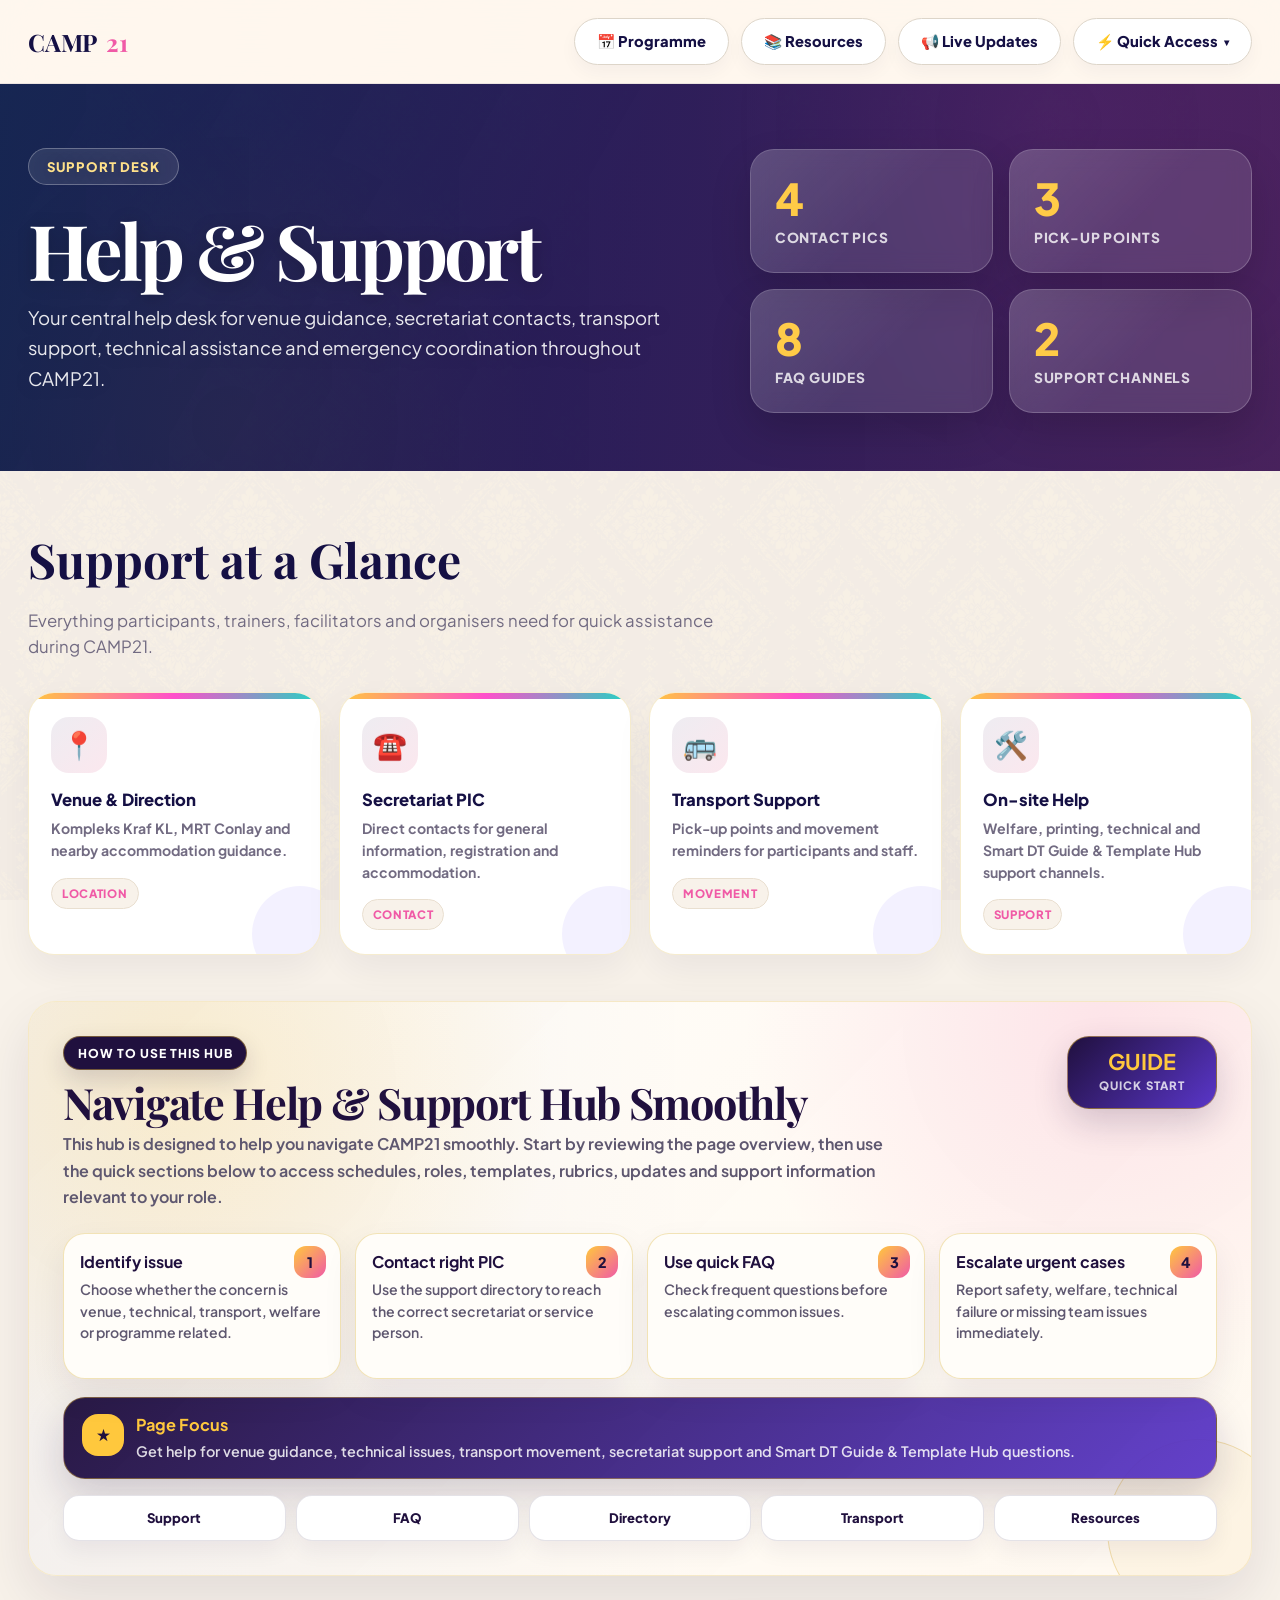
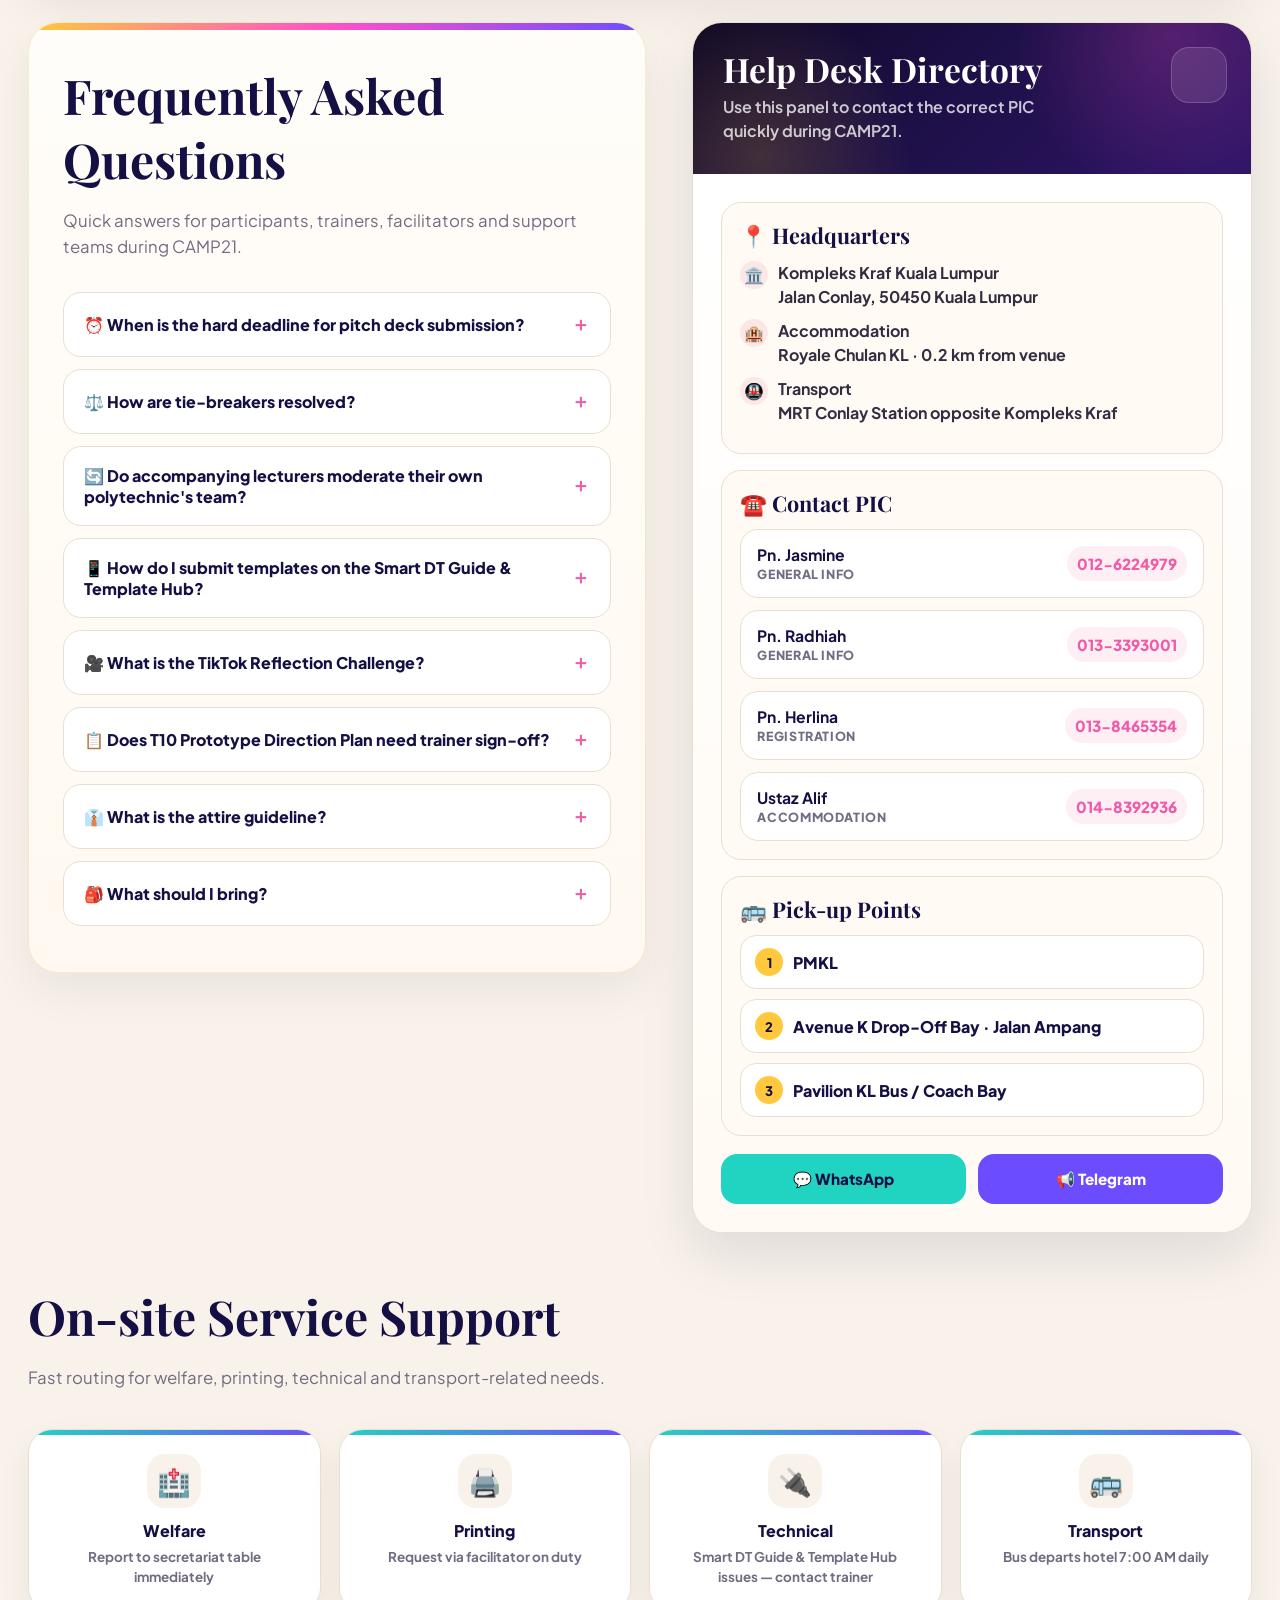
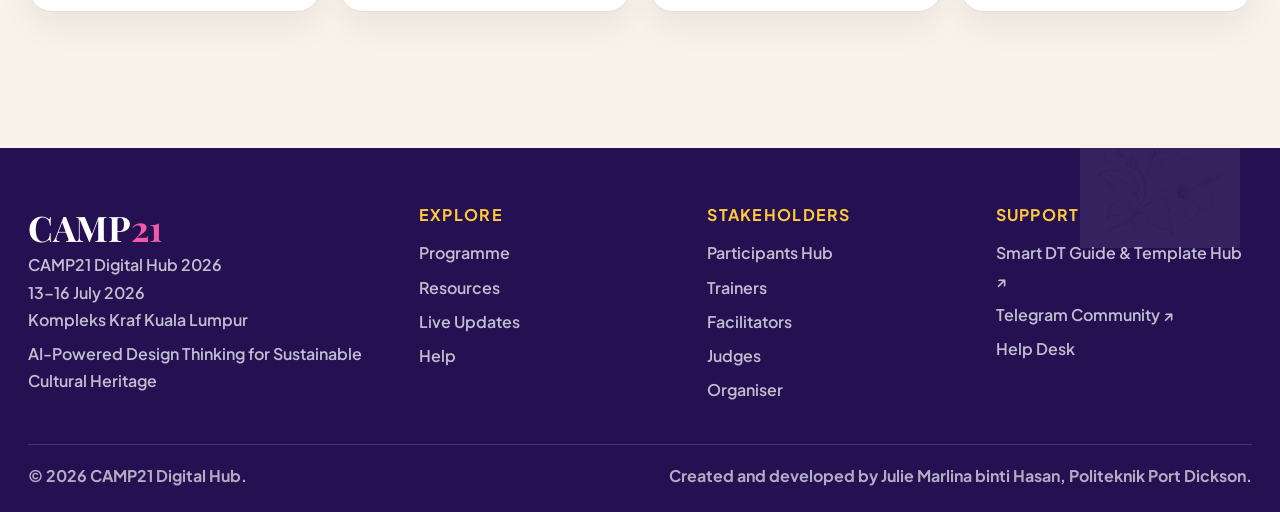
==== pages/contacts.html @ c9ff439d "Apply brand font, palette, wording and footer consistency fixes - Replace Cormorant Garamond with Pl" ====
<!DOCTYPE html>
<html lang="en">
<head>
<meta charset="UTF-8"/>
<meta name="viewport" content="width=device-width,initial-scale=1.0"/>
<title>CAMP21 Help & Support</title>
<link rel="preconnect" href="https://fonts.googleapis.com">
<link rel="preconnect" href="https://fonts.gstatic.com" crossorigin>
<link href="https://fonts.googleapis.com/css2?family=Playfair+Display:wght@600;700&family=Plus+Jakarta+Sans:wght@400;500;700;800;900&display=swap" rel="stylesheet">
<style>
:root{--ink:#151044;--indigo:#251052;--cream:#F8F2EA;--paper:#fffdf9;--muted:#726b82;--line:#e9dfd0;--gold:#FFC83D;--pink:#FF4FCB;--teal:#21D4C2;--violet:#6B4DFF;--rose:#F05AA6;--font-serif:'Playfair Display',serif;--font-sans:'Plus Jakarta Sans',sans-serif}
*{box-sizing:border-box}html{scroll-behavior:smooth}body{margin:0;background:var(--cream);color:var(--ink);font-family:var(--font-sans)}a{text-decoration:none;color:inherit}
.topbar{position:sticky;top:0;z-index:50;background:rgba(255,248,239,.92);backdrop-filter:blur(18px);border-bottom:1px solid rgba(21,16,68,.08)}.topbar-inner{max-width:1440px;margin:auto;display:flex;align-items:center;justify-content:space-between;gap:24px;padding:18px 28px}.brand{display:flex;align-items:center;gap:.55rem;font-family:var(--font-serif);font-weight:700;font-size:1.5rem;color:var(--ink);letter-spacing:-.01em}.brand span{color:#F05AA6}.brand-icon{width:46px;height:46px;border-radius:50%;object-fit:contain}.nav-actions{display:flex;gap:12px;align-items:center;flex-wrap:wrap;justify-content:flex-end}.nav-pill{border:1px solid #ddd5c9;background:#fff;border-radius:999px;padding:13px 22px;font-weight:900;box-shadow:0 8px 18px rgba(21,16,68,.04);font-size:.92rem;cursor:pointer}.nav-pill:hover{border-color:var(--violet)}.nav-pill.primary{background:var(--violet);color:#fff;border-color:var(--violet)}.app-pill{border-color:var(--teal);color:var(--ink)}.app-pill:hover{background:var(--teal);color:#fff}
.quick-access{position:relative}.qa-trigger{cursor:pointer;user-select:none;display:flex;align-items:center;gap:6px}.qa-chev{transition:.25s;display:inline-block;font-size:.7em}.quick-access[open] .qa-chev{transform:rotate(180deg)}.qa-dropdown{position:absolute;top:calc(100% + 10px);left:0;min-width:260px;background:#fff;border:1px solid var(--line);border-radius:20px;box-shadow:0 24px 56px rgba(21,16,68,.14);padding:8px 0;z-index:60;animation:qaIn .18s ease}.qa-group{padding:10px 8px}.qa-label{display:block;font-size:.68rem;font-weight:900;color:var(--muted);text-transform:uppercase;letter-spacing:.12em;padding:6px 16px 8px}.qa-link{display:flex;align-items:center;gap:10px;padding:11px 16px;border-radius:12px;font-weight:700;font-size:.92rem;color:var(--ink);transition:background .15s}.qa-link:hover{background:rgba(109,70,238,.07);color:var(--violet)}@keyframes qaIn{from{opacity:0;transform:translateY(-6px)}to{opacity:1;transform:translateY(0)}}
.hero{background:radial-gradient(circle at 82% 10%,rgba(255,79,203,.20),transparent 32%),radial-gradient(circle at 18% 88%,rgba(255,200,61,.14),transparent 28%),linear-gradient(120deg,rgba(24,61,112,.82),rgba(37,16,82,.78) 45%,rgba(59,18,76,.78)),url('../assets/images/hero-contacts.jpg') center/cover;color:#fff;padding:64px 28px 58px;position:relative;overflow:hidden}.hero:after{content:"";position:absolute;inset:auto -10% -42% -10%;height:55%;background:radial-gradient(ellipse at center,rgba(255,200,61,.11),transparent 62%);pointer-events:none}.hero-inner{max-width:1440px;margin:auto;position:relative;z-index:1}.hero-grid{display:grid;grid-template-columns:1.2fr .9fr;gap:52px;align-items:center}.hero-copy{min-width:0}.hero-insights{display:grid;grid-template-columns:1fr 1fr;gap:16px}.insight-card{background:rgba(255,255,255,.12);border:1px solid rgba(255,255,255,.20);border-radius:24px;padding:26px 24px;backdrop-filter:blur(10px);box-shadow:0 20px 44px rgba(21,16,68,.18);position:relative;overflow:hidden}.insight-card:before{content:"";position:absolute;inset:0;background:linear-gradient(135deg,rgba(255,255,255,.10),transparent 55%);pointer-events:none}.insight-card .num{display:block;color:var(--gold);font-size:2.75rem;line-height:1;font-weight:900;letter-spacing:-.04em}.insight-card .label{display:block;margin-top:9px;text-transform:uppercase;letter-spacing:.06em;font-size:.86rem;font-weight:900;color:rgba(255,255,255,.80)}.eyebrow{display:inline-flex;border:1px solid rgba(241,191,50,.6);background:rgba(241,191,50,.13);color:#ffe18a;border-radius:999px;padding:9px 18px;font-weight:900;letter-spacing:.08em;text-transform:uppercase;font-size:.82rem}.hero h1{font-family:var(--font-serif);font-size:clamp(3.4rem,6vw,5.4rem);line-height:.9;margin:30px 0 18px;letter-spacing:-.05em}.hero p{font-size:1.16rem;line-height:1.65;color:rgba(255,255,255,.80);max-width:720px}
.wrap{max-width:1440px;margin:auto;padding:56px 28px 88px}.section-head{margin-bottom:2rem}.section-head h2{font-family:var(--font-serif);font-size:clamp(2rem,4vw,3rem);margin:0 0 .5rem;color:var(--ink)}.section-head p{color:var(--muted);font-size:1.05rem;line-height:1.55;max-width:720px}

.support-overview{display:grid;grid-template-columns:repeat(4,1fr);gap:18px;margin-bottom:38px}.support-card{background:#fff;border:1px solid var(--line);border-radius:26px;padding:24px 22px;box-shadow:0 16px 38px rgba(21,16,68,.06);position:relative;overflow:hidden;min-height:190px}.support-card:before{content:"";position:absolute;inset:0 0 auto 0;height:6px;background:linear-gradient(90deg,var(--gold),var(--pink),var(--teal))}.support-card:after{content:"";position:absolute;right:-28px;bottom:-28px;width:96px;height:96px;border-radius:999px;background:rgba(107,77,255,.08)}.support-card .icon{width:56px;height:56px;border-radius:18px;background:linear-gradient(135deg,rgba(37,16,82,.08),rgba(226,60,116,.12));display:grid;place-items:center;font-size:1.7rem;margin-bottom:16px}.support-card h3{font-size:1.04rem;margin:0 0 8px;font-weight:900;color:var(--ink)}.support-card p{margin:0;color:var(--muted);font-weight:700;line-height:1.55;font-size:.88rem}.support-card .mini-label{display:inline-flex;margin-top:16px;border-radius:999px;background:#F8F2EA;border:1px solid var(--line);padding:7px 10px;color:var(--rose);font-size:.72rem;font-weight:900;letter-spacing:.06em;text-transform:uppercase}

.help-layout{display:grid;grid-template-columns:minmax(0,1.05fr) minmax(390px,.95fr);gap:46px;align-items:start}
.faq-panel{background:linear-gradient(180deg,#fffdf9,#fff9f1);border:1px solid var(--line);border-radius:30px;padding:34px;box-shadow:0 18px 46px rgba(21,16,68,.06);position:relative;overflow:hidden}.faq-panel:before{content:"";position:absolute;top:0;left:0;right:0;height:7px;background:linear-gradient(90deg,var(--gold),var(--pink),var(--violet))}.faq-panel .section-head{margin-top:6px}
.faq-item{border:1px solid var(--line);border-radius:18px;background:#fff;margin-bottom:12px;overflow:hidden}.faq-item summary{list-style:none;cursor:pointer;display:flex;justify-content:space-between;align-items:center;font-weight:900;font-size:1rem;gap:12px;padding:18px 20px}.faq-item summary::-webkit-details-marker{display:none}.faq-item summary .faq-chev{transition:.25s;font-size:1.2rem;color:var(--rose)}.faq-item[open] .faq-chev{transform:rotate(45deg)}.faq-answer{border-top:1px solid var(--line);background:#fffaf3;margin:0;color:#4e485d;font-weight:650;line-height:1.65;font-size:.93rem;padding:16px 20px}

.contact-aside{background:#fff;border:1px solid var(--line);border-radius:30px;padding:0;box-shadow:0 22px 54px rgba(21,16,68,.10);overflow:hidden;position:sticky;top:108px}.contact-aside-header{background:radial-gradient(circle at 86% 10%,rgba(255,79,203,.22),transparent 32%),radial-gradient(circle at 12% 88%,rgba(255,200,61,.18),transparent 30%),linear-gradient(135deg,#100824 0%,#1c0f45 42%,#2f1568 100%);color:#fff;padding:30px;position:relative}.contact-aside-header:after{content:"";position:absolute;right:24px;top:24px;width:54px;height:54px;border-radius:18px;border:1px solid rgba(255,255,255,.18);background:rgba(255,255,255,.10)}.contact-aside-header h3{font-family:var(--font-serif);font-size:2.1rem;line-height:1;margin:0 0 8px}.contact-aside-header p{margin:0;color:rgba(255,255,255,.76);font-weight:650;line-height:1.55;max-width:360px}.contact-aside-body{padding:28px;background:linear-gradient(180deg,#fff,#fffaf3)}.info-block{background:#fffaf3;border:1px solid var(--line);border-radius:20px;padding:18px;margin-bottom:16px}.info-block h4{font-family:var(--font-serif);font-size:1.35rem;margin:0 0 12px;color:var(--ink)}.info-block p{color:#332d42;font-weight:700;line-height:1.65;margin:0 0 10px}.info-line{display:flex;gap:10px;align-items:flex-start;margin:10px 0;color:#332d42;font-weight:700;line-height:1.5}.info-line .mini-icon{width:28px;height:28px;border-radius:999px;background:rgba(226,60,116,.10);display:grid;place-items:center;flex:0 0 28px}

.pic-grid{display:grid;gap:12px}.pic-card{border:1px solid var(--line);border-radius:18px;background:#fff;padding:15px 16px;display:grid;grid-template-columns:1fr auto;gap:12px;align-items:center}.pic-card strong{display:block;font-size:.98rem;color:var(--ink)}.pic-card .role{display:block;color:var(--muted);font-size:.78rem;font-weight:800;text-transform:uppercase;letter-spacing:.05em;margin-top:2px}.pic-card a{font-weight:900;color:var(--rose);font-size:.95rem}.pic-card .phone-pill{background:rgba(226,60,116,.08);border-radius:999px;padding:8px 10px;white-space:nowrap}

.pickup-list{display:grid;gap:10px}.pickup-item{display:flex;gap:10px;align-items:center;background:#fff;border:1px solid var(--line);border-radius:16px;padding:12px 14px;font-weight:800;color:var(--ink)}.pickup-item .num{background:var(--gold);color:var(--ink);width:28px;height:28px;border-radius:999px;display:grid;place-items:center;font-size:.82rem;font-weight:900}

.action-row{display:grid;grid-template-columns:1fr 1fr;gap:12px;margin-top:18px}.action-btn{display:flex;align-items:center;justify-content:center;text-align:center;font-weight:900;border-radius:16px;padding:15px 12px;font-size:.95rem;text-decoration:none}.wa-btn{background:var(--teal);color:var(--ink)}.tg-btn{background:var(--violet);color:#fff}
.quick-contacts{display:grid;grid-template-columns:repeat(4,1fr);gap:18px;margin-top:38px}.qc-card{background:#fff;border:1px solid var(--line);border-radius:24px;padding:24px;text-align:center;box-shadow:0 14px 34px rgba(21,16,68,.06);position:relative;overflow:hidden}.qc-card:before{content:"";position:absolute;top:0;left:0;right:0;height:5px;background:linear-gradient(90deg,var(--teal),var(--violet))}.qc-card .qc-icon{width:54px;height:54px;margin:0 auto 12px;border-radius:18px;background:#F8F2EA;display:grid;place-items:center;font-size:1.7rem}.qc-card h4{margin:0 0 6px;font-size:1rem;font-weight:900}.qc-card p{margin:0;color:var(--muted);font-weight:700;font-size:.84rem;line-height:1.5}
.camp-footer{background:#251052;color:#fff;margin-top:48px;padding:56px 28px 26px}.footer-inner{max-width:1440px;margin:auto}.footer-grid{display:grid;grid-template-columns:1.4fr 1fr 1fr 1fr;gap:32px}.footer-brand{font-family:var(--font-serif);font-size:2.2rem;font-weight:700}.footer-brand span{color:#F05AA6}.footer-col h4{color:var(--gold);margin:0 0 14px;font-size:1rem;text-transform:uppercase;letter-spacing:.08em}.footer-col p,.footer-col a{display:block;color:rgba(255,255,255,.72);line-height:1.7;font-weight:600;margin:0 0 7px}.footer-bottom{border-top:1px solid rgba(255,255,255,.14);margin-top:34px;padding-top:20px;display:flex;justify-content:space-between;gap:16px;flex-wrap:wrap;color:rgba(255,255,255,.65);font-weight:700}
@media(max-width:980px){.help-layout{grid-template-columns:1fr}.contact-aside{position:static}.support-overview,.quick-contacts{grid-template-columns:1fr 1fr}.hero-grid{grid-template-columns:1fr}.hero-insights{max-width:680px}.nav-actions{width:100%;justify-content:flex-start;gap:8px}.topbar-inner{align-items:flex-start;flex-direction:column;gap:14px}.footer-grid{grid-template-columns:1fr 1fr}.hero h1{font-size:3.6rem}.qa-dropdown{left:-8px;right:-8px;min-width:auto}}
@media(max-width:560px){.footer-grid,.quick-contacts,.hero-insights,.support-overview,.action-row{grid-template-columns:1fr}.hero,.wrap{padding-left:18px;padding-right:18px}.brand-icon{width:38px;height:38px}.hero h1{font-size:3rem}.topbar-inner{padding:14px 18px}.nav-pill{padding:10px 16px;font-size:.82rem}.qa-dropdown{position:fixed;left:12px;right:12px;top:auto;border-radius:18px}.faq-panel{padding:22px}.pic-card{grid-template-columns:1fr}.pic-card .phone-pill{width:fit-content}}
@media print{.topbar,.nav-actions,.quick-access{display:none}.hero{background:#fff!important;color:#111!important}.camp-footer{display:none}body{background:#fff}}

/* Heritage Decor */
body::before{content:'';position:fixed;inset:0;z-index:-1;background:url('../assets/decors/songket-pattern.png') repeat center/400px;opacity:.025;pointer-events:none}
.hero::after{content:'';position:absolute;top:0;right:0;width:220px;height:220px;background:url('../assets/decors/batik-corner-gold.png') no-repeat top right/contain;opacity:.15;pointer-events:none}
.hero{position:relative;overflow:hidden}
.gold-divider{display:block;width:min(400px,60%);height:auto;margin:0 auto;opacity:.5}
.camp-footer::before{content:'';position:absolute;top:-60px;right:40px;width:160px;height:160px;background:url('../assets/decors/hibiscus-line-art.png') no-repeat center/contain;opacity:.08;pointer-events:none}
.camp-footer{position:relative;overflow:hidden}
@media(max-width:768px){body::before{background-size:250px}.hero::after{width:140px;height:140px;opacity:.1}}


/* === CAMP21 Hub Upgrade: How to Use This Hub + premium borders === */
.hub-use-guide{position:relative;margin:clamp(24px,4vw,46px) 0;padding:clamp(22px,3vw,34px);border-radius:28px;background:linear-gradient(135deg,rgba(255,253,249,.98),rgba(255,248,239,.96));border:1px solid rgba(217,175,55,.42);box-shadow:0 22px 55px rgba(32,16,62,.10);overflow:hidden;isolation:isolate}
.hub-use-guide:before{content:"";position:absolute;inset:0;background:radial-gradient(circle at 12% 15%,rgba(255,200,61,.20),transparent 32%),radial-gradient(circle at 88% 5%,rgba(240,90,166,.14),transparent 30%),linear-gradient(90deg,rgba(32,16,62,.05),transparent 55%);z-index:-1}
.hub-use-guide:after{content:"";position:absolute;right:-38px;bottom:-46px;width:180px;height:180px;border-radius:50%;border:1px solid rgba(217,175,55,.35);background:rgba(217,175,55,.07);z-index:-1}
.hub-guide-head{display:flex;justify-content:space-between;gap:18px;align-items:flex-start;margin-bottom:22px}
.hub-guide-kicker{display:inline-flex;align-items:center;gap:8px;background:#20103E;color:#fff;border:1px solid rgba(217,175,55,.45);border-radius:999px;padding:8px 14px;font-size:.76rem;font-weight:900;letter-spacing:.08em;text-transform:uppercase;box-shadow:0 10px 24px rgba(32,16,62,.16)}
.hub-guide-head h2{margin:12px 0 8px;font-family:var(--font-serif,'Playfair Display',serif);font-size:clamp(1.9rem,3.5vw,2.7rem);line-height:.95;color:#20103E;letter-spacing:-.03em}
.hub-guide-head p{max-width:820px;margin:0;color:#5f5870;font-weight:650;line-height:1.65}
.hub-guide-badge{flex:0 0 auto;background:linear-gradient(135deg,#20103E,#5A36C9);color:#fff;border:1px solid rgba(217,175,55,.55);border-radius:22px;padding:14px 18px;text-align:center;min-width:150px;box-shadow:0 14px 34px rgba(32,16,62,.18)}
.hub-guide-badge b{display:block;color:#FFC83D;font-size:1.35rem;line-height:1}.hub-guide-badge span{font-size:.72rem;font-weight:900;letter-spacing:.09em;text-transform:uppercase;color:rgba(255,255,255,.78)}
.hub-guide-grid{display:grid;grid-template-columns:repeat(4,minmax(0,1fr));gap:14px;margin:18px 0}
.hub-guide-card{position:relative;background:#fffdf9;border:1px solid rgba(217,175,55,.34);border-radius:22px;padding:18px 16px 16px;box-shadow:0 16px 34px rgba(32,16,62,.08);min-height:146px;overflow:hidden}
.hub-guide-card:before{content:attr(data-step);position:absolute;right:14px;top:12px;width:32px;height:32px;border-radius:12px;background:linear-gradient(135deg,#FFC83D,#F05AA6);display:grid;place-items:center;color:#20103E;font-weight:1000;font-size:.9rem}
.hub-guide-card h3{margin:0 42px 8px 0;color:#20103E;font-size:1rem;line-height:1.2}.hub-guide-card p{margin:0;color:#5f5870;font-size:.88rem;line-height:1.55;font-weight:600}
.hub-guide-focus{display:flex;gap:12px;align-items:flex-start;margin-top:18px;padding:16px 18px;border-radius:22px;background:linear-gradient(135deg,rgba(32,16,62,.96),rgba(90,54,201,.94));color:#fff;border:1px solid rgba(217,175,55,.46);box-shadow:0 18px 38px rgba(32,16,62,.18)}
.hub-guide-focus .focus-icon{width:42px;height:42px;border-radius:16px;display:grid;place-items:center;background:#FFC83D;color:#20103E;font-weight:1000;flex:0 0 auto}.hub-guide-focus h3{margin:0 0 5px;color:#FFC83D;font-size:1.02rem}.hub-guide-focus p{margin:0;color:rgba(255,255,255,.84);line-height:1.55;font-weight:600;font-size:.9rem}
.hub-quick-map{display:grid;grid-template-columns:repeat(5,minmax(0,1fr));gap:10px;margin-top:16px}.hub-quick-map a,.hub-quick-map span{display:flex;align-items:center;justify-content:center;min-height:46px;text-align:center;border-radius:16px;background:#fff;border:1px solid rgba(32,16,62,.12);color:#20103E;font-weight:900;font-size:.82rem;box-shadow:0 10px 22px rgba(32,16,62,.06)}
:where(.card,.doc-card,.judge-card,.support-card,.control-card,.action-card,.trainer-action-card,.fac-action-card,.programme-action-card,.fac-intro-card,.fac-stat-card,.phase-card,.resource-card,.faq-panel,.help-card,.panel,.fac-section,.rubric-card,.step-card,.timeline-card,.info-card,.stat-card,.hero-stat,.insight-card){border:1px solid rgba(217,175,55,.30)!important}
main img:not(.gold-divider):not(.brand-icon),section img:not(.gold-divider):not(.brand-icon){border-radius:22px;border:1px solid rgba(217,175,55,.36);box-shadow:0 18px 45px rgba(32,16,62,.10)}
.gold-divider{filter:drop-shadow(0 8px 18px rgba(217,175,55,.20))}
@media(max-width:980px){.hub-guide-head{flex-direction:column}.hub-guide-grid{grid-template-columns:repeat(2,minmax(0,1fr))}.hub-quick-map{grid-template-columns:repeat(2,minmax(0,1fr))}}
@media(max-width:620px){.hub-use-guide{padding:20px 16px;border-radius:22px}.hub-guide-grid{grid-template-columns:1fr}.hub-quick-map{grid-template-columns:1fr}.hub-guide-badge{width:100%}}



/* === CAMP21 VISUAL REFRESH: cleaner heroes, no decorative divider borders === */
.gold-divider{display:none !important}
.hero{position:relative !important;overflow:hidden !important;background-position:center center !important;background-size:cover !important}
.hero::after{display:none !important}
.hero::before{content:'';position:absolute;inset:0;background:linear-gradient(90deg,rgba(9,20,66,.76) 0%,rgba(28,16,78,.72) 48%,rgba(58,18,84,.68) 100%);z-index:0;pointer-events:none}
.hero > *, .hero .hero-inner, .hero .wrap, .hero .wide, .hero .stats, .hero .fac-hero-stats{position:relative;z-index:1}
.hero h1,.hero h2,.hero p,.hero .eyebrow,.hero .hero-badge,.hero .hero-kicker{text-shadow:0 2px 18px rgba(0,0,0,.22)}
.hero p{color:rgba(255,255,255,.90)!important}
.hero .eyebrow,.hero .hero-badge{background:rgba(255,255,255,.10)!important;border-color:rgba(255,255,255,.28)!important;color:#ffe18a!important;backdrop-filter:blur(6px)}
.fac-stat-card,.stat-card,.hero-stat,.insight-card{background:rgba(255,255,255,.12)!important;border:1px solid rgba(255,255,255,.22)!important;box-shadow:0 18px 40px rgba(0,0,0,.16)!important}
.fac-stat-card span,.stat-card span,.hero-stat span{color:rgba(255,255,255,.86)!important}
main img:not(.brand-icon),section img:not(.brand-icon){border:none!important;box-shadow:0 14px 30px rgba(32,16,62,.10)!important;background:transparent!important}
.hub-use-guide,:where(.card,.doc-card,.judge-card,.support-card,.control-card,.action-card,.trainer-action-card,.fac-action-card,.programme-action-card,.phase-card,.resource-card,.faq-panel,.help-card,.panel,.fac-section,.rubric-card,.step-card,.timeline-card,.info-card){border-color:rgba(217,175,55,.24)!important}


/* === CAMP21 BRAND ROSE ALIGNMENT ===
   Match header and footer CAMP 21 brand number with homepage rose.
   Bright pink variable remains for phase colours only. */
.topbar .brand span,
header .brand span,
.footer-brand span,
.footer-brand .brand span,
.camp-footer .brand span { color: #F05AA6 !important; }

</style>
</head>
<body>

<header class="topbar">
  <div class="topbar-inner">
    <a class="brand" href="../index.html"><img src="../assets/logos/logo-camp21.png" alt="CAMP21 logo" class="brand-icon" onerror="this.style.display='none'">CAMP<span>21</span></a>
    <nav class="nav-actions" aria-label="Primary">
      <a class="nav-pill" href="programme.html">📅 Programme</a>
      <a class="nav-pill" href="resources.html">📚 Resources</a>
      <a class="nav-pill" href="updates.html">📢 Live Updates</a>
      <details class="quick-access">
        <summary class="nav-pill qa-trigger">⚡ Quick Access <span class="qa-chev">▾</span></summary>
        <div class="qa-dropdown">
          <div class="qa-group">
            <span class="qa-label">Role & Operations</span>
            <a class="qa-link" href="participants.html">👥 Participants</a>
            <a class="qa-link" href="trainers.html">🧑‍🏫 Trainers</a>
            <a class="qa-link" href="facilitators.html">🤝 Facilitators</a>
            <a class="qa-link" href="judges.html">⚖️ Judges</a>
            <a class="qa-link" href="organiser.html">🗂️ Organiser</a>
            <a class="qa-link" href="registration.html">📋 Registration</a>
            <a class="qa-link" href="scan.html">🎥 Scan / QR</a>
            <a class="qa-link" href="contacts.html">📞 Help Desk</a>
          </div>
        </div>
      </details>
    </nav>
  </div>
</header>

<section class="hero"><div class="hero-inner">
  <div class="hero-grid">
    <div class="hero-copy">
      <span class="eyebrow">Support Desk</span>
      <h1>Help & Support</h1>
      <p>Your central help desk for venue guidance, secretariat contacts, transport support, technical assistance and emergency coordination throughout CAMP21.</p>
    </div>
    <div class="hero-insights" aria-label="Help desk insights">
      <div class="insight-card"><span class="num">4</span><span class="label">Contact PICs</span></div>
      <div class="insight-card"><span class="num">3</span><span class="label">Pick-up Points</span></div>
      <div class="insight-card"><span class="num">8</span><span class="label">FAQ Guides</span></div>
      <div class="insight-card"><span class="num">2</span><span class="label">Support Channels</span></div>
    </div>
  </div>
</div></section>
<img src="../assets/decors/gold-divider.png" class="gold-divider" alt="" style="display:block;width:min(400px,60%);height:auto;margin:28px auto;opacity:.5">
<main class="wrap">
<section id="support-at-a-glance">
  <div class="section-head"><h2>Support at a Glance</h2><p>Everything participants, trainers, facilitators and organisers need for quick assistance during CAMP21.</p></div>
  <div class="support-overview" aria-label="Support overview">
    <div class="support-card"><div class="icon">📍</div><h3>Venue & Direction</h3><p>Kompleks Kraf KL, MRT Conlay and nearby accommodation guidance.</p><span class="mini-label">Location</span></div>
    <div class="support-card"><div class="icon">☎️</div><h3>Secretariat PIC</h3><p>Direct contacts for general information, registration and accommodation.</p><span class="mini-label">Contact</span></div>
    <div class="support-card"><div class="icon">🚌</div><h3>Transport Support</h3><p>Pick-up points and movement reminders for participants and staff.</p><span class="mini-label">Movement</span></div>
    <div class="support-card"><div class="icon">🛠️</div><h3>On-site Help</h3><p>Welfare, printing, technical and Smart DT Guide & Template Hub support channels.</p><span class="mini-label">Support</span></div>
  </div>



  <!-- CAMP21 HUB UPGRADE: HOW TO USE THIS HUB -->
  <section class="hub-use-guide" id="how-to-use-this-hub" aria-label="How to use this hub">
    <div class="hub-guide-head">
      <div>
        <span class="hub-guide-kicker">How to Use This Hub</span>
        <h2>Navigate Help & Support Hub Smoothly</h2>
        <p>This hub is designed to help you navigate CAMP21 smoothly. Start by reviewing the page overview, then use the quick sections below to access schedules, roles, templates, rubrics, updates and support information relevant to your role.</p>
      </div>
      <div class="hub-guide-badge"><b>GUIDE</b><span>Quick Start</span></div>
    </div>
    <div class="hub-guide-grid">
      <article class="hub-guide-card" data-step="1"><h3>Identify issue</h3><p>Choose whether the concern is venue, technical, transport, welfare or programme related.</p></article>
<article class="hub-guide-card" data-step="2"><h3>Contact right PIC</h3><p>Use the support directory to reach the correct secretariat or service person.</p></article>
<article class="hub-guide-card" data-step="3"><h3>Use quick FAQ</h3><p>Check frequent questions before escalating common issues.</p></article>
<article class="hub-guide-card" data-step="4"><h3>Escalate urgent cases</h3><p>Report safety, welfare, technical failure or missing team issues immediately.</p></article>
    </div>
    <div class="hub-guide-focus">
      <div class="focus-icon">★</div>
      <div><h3>Page Focus</h3><p>Get help for venue guidance, technical issues, transport movement, secretariat support and Smart DT Guide & Template Hub questions.</p></div>
    </div>
    <div class="hub-quick-map" aria-label="Quick links for this hub">
      <a href="#support-at-a-glance">Support</a>
<a href="#faq">FAQ</a>
<a href="#faq">Directory</a>
<a href="#support-at-a-glance">Transport</a>
<a href="resources.html">Resources</a>
    </div>
  </section>

  <div class="help-layout">
    <div class="faq-panel" id="faq">
      <div class="section-head"><h2>Frequently Asked Questions</h2><p>Quick answers for participants, trainers, facilitators and support teams during CAMP21.</p></div>

      <details class="faq-item"><summary>⏰ When is the hard deadline for pitch deck submission? <span class="faq-chev">＋</span></summary><div class="faq-answer">All final pitch presentations must be completed and trainer-reviewed by Day 3 evening. Pitch duration is 8–10 minutes + 3 minutes Q&A (2 questions max).</div></details>

      <details class="faq-item"><summary>⚖️ How are tie-breakers resolved? <span class="faq-chev">＋</span></summary><div class="faq-answer">Ties are resolved by comparing the Content & Innovative Thinking score (25 raw marks) first, followed by Presentation & Communication (10 raw marks). Chief Judge Dr. Siti Zubaidah binti Ibrahim holds final authority on all judging decisions.</div></details>

      <details class="faq-item"><summary>🔄 Do accompanying lecturers moderate their own polytechnic's team? <span class="faq-chev">＋</span></summary><div class="faq-answer">No. Accompanying lecturers operate as unbiased, rotating facilitators across all 10 teams. They are strictly barred from remaining stationed with groups from their home institution.</div></details>

      <details class="faq-item"><summary>📱 How do I submit templates on the Smart DT Guide & Template Hub? <span class="faq-chev">＋</span></summary><div class="faq-answer">Open the Smart DT Guide & Template Hub, select your team, navigate to the current phase, and complete T01–T13 Smart DT Process Templates and T14 Final Pitching Template. Templates auto-save and sync to the central dashboard. Your trainer can view your progress in real-time.</div></details>

      <details class="faq-item"><summary>🎥 What is the TikTok Reflection Challenge? <span class="faq-chev">＋</span></summary><div class="faq-answer">Each team creates daily TikTok-style reflection videos for Day 1, Day 2 and Day 3 — covering Empathy, Define, Ideate, Prototype and Test/Reflect phases. This is evaluated separately by trainers as 50 raw marks × 2 = 100%. It's about genuine reflection, not perfect editing.</div></details>

      <details class="faq-item"><summary>📋 Does T10 Prototype Direction Plan need trainer sign-off? <span class="faq-chev">＋</span></summary><div class="faq-answer">Yes. T10 must be reviewed and signed off by your assigned phase trainer before any prototype build work begins. This is a mandatory checkpoint.</div></details>

      <details class="faq-item"><summary>👔 What is the attire guideline? <span class="faq-chev">＋</span></summary><div class="faq-answer">Workshop days: Smart-casual. Closing Ceremony (Thursday): Batik. Don't forget to bring outerwear for the Hop-On Hop-Off night activity on Day 1.</div></details>

      <details class="faq-item"><summary>🎒 What should I bring? <span class="faq-chev">＋</span></summary><div class="faq-answer">Laptop/Tablet (required for workshops), stationery, extension socket (to share power), mobile phone with sufficient mobile data, and your medicine if needed. Breakfast, lunch and dinner are provided for participants.</div></details>
    </div>

    <aside class="contact-aside">
      <div class="contact-aside-header">
        <h3>Help Desk Directory</h3>
        <p>Use this panel to contact the correct PIC quickly during CAMP21.</p>
      </div>
      <div class="contact-aside-body">
        <div class="info-block">
          <h4>📍 Headquarters</h4>
          <div class="info-line"><span class="mini-icon">🏛️</span><span><strong>Kompleks Kraf Kuala Lumpur</strong><br>Jalan Conlay, 50450 Kuala Lumpur</span></div>
          <div class="info-line"><span class="mini-icon">🏨</span><span><strong>Accommodation</strong><br>Royale Chulan KL · 0.2 km from venue</span></div>
          <div class="info-line"><span class="mini-icon">🚇</span><span><strong>Transport</strong><br>MRT Conlay Station opposite Kompleks Kraf</span></div>
        </div>

        <div class="info-block">
          <h4>☎️ Contact PIC</h4>
          <div class="pic-grid">
            <div class="pic-card"><div><strong>Pn. Jasmine</strong><span class="role">General Info</span></div><a class="phone-pill" href="tel:+60126224979">012-6224979</a></div>
            <div class="pic-card"><div><strong>Pn. Radhiah</strong><span class="role">General Info</span></div><a class="phone-pill" href="tel:+60133393001">013-3393001</a></div>
            <div class="pic-card"><div><strong>Pn. Herlina</strong><span class="role">Registration</span></div><a class="phone-pill" href="tel:+60138465354">013-8465354</a></div>
            <div class="pic-card"><div><strong>Ustaz Alif</strong><span class="role">Accommodation</span></div><a class="phone-pill" href="tel:+60148392936">014-8392936</a></div>
          </div>
        </div>

        <div class="info-block">
          <h4>🚌 Pick-up Points</h4>
          <div class="pickup-list">
            <div class="pickup-item"><span class="num">1</span><span>PMKL</span></div>
            <div class="pickup-item"><span class="num">2</span><span>Avenue K Drop-Off Bay · Jalan Ampang</span></div>
            <div class="pickup-item"><span class="num">3</span><span>Pavilion KL Bus / Coach Bay</span></div>
          </div>
        </div>

        <div class="action-row">
          <a class="action-btn wa-btn" href="https://wa.me/60126224979" target="_blank" rel="noopener">💬 WhatsApp</a>
          <a class="action-btn tg-btn" href="https://t.me/+vTPGEFIaXMs5Mjhl" target="_blank" rel="noopener">📢 Telegram</a>
        </div>
      </div>
    </aside>
  </div>

  <div class="section-head" style="margin-top:3.2rem"><h2>On-site Service Support</h2><p>Fast routing for welfare, printing, technical and transport-related needs.</p></div>
  <div class="quick-contacts">
    <div class="qc-card"><div class="qc-icon">🏥</div><h4>Welfare</h4><p>Report to secretariat table immediately</p></div>
    <div class="qc-card"><div class="qc-icon">🖨️</div><h4>Printing</h4><p>Request via facilitator on duty</p></div>
    <div class="qc-card"><div class="qc-icon">🔌</div><h4>Technical</h4><p>Smart DT Guide & Template Hub issues — contact trainer</p></div>
    <div class="qc-card"><div class="qc-icon">🚌</div><h4>Transport</h4><p>Bus departs hotel 7:00 AM daily</p></div>
  </div>
</section>
</main>

<img src="../assets/decors/gold-divider.png" class="gold-divider" alt="" style="display:block;width:min(400px,60%);height:auto;margin:28px auto;opacity:.5">
<footer class="camp-footer"><div class="footer-inner"><div class="footer-grid">
  <div class="footer-col"><div class="footer-brand">CAMP<span>21</span></div><p>CAMP21 Digital Hub 2026<br>13–16 July 2026<br>Kompleks Kraf Kuala Lumpur</p><p>AI-Powered Design Thinking for Sustainable Cultural Heritage</p></div>
  <div class="footer-col"><h4>Explore</h4><a href="programme.html">Programme</a><a href="resources.html">Resources</a><a href="updates.html">Live Updates</a><a href="contacts.html">Help</a></div>
  <div class="footer-col"><h4>Stakeholders</h4><a href="participants.html">Participants Hub</a><a href="trainers.html">Trainers</a><a href="facilitators.html">Facilitators</a><a href="judges.html">Judges</a><a href="organiser.html">Organiser</a></div>
  <div class="footer-col"><h4>Support</h4><a href="https://smart-dt-project.netlify.app/welcome.html" target="_blank" rel="noopener">Smart DT Guide & Template Hub ↗</a><a href="https://t.me/+vTPGEFIaXMs5Mjhl" target="_blank" rel="noopener">Telegram Community ↗</a><a href="contacts.html">Help Desk</a></div>
</div><div class="footer-bottom"><span>© 2026 CAMP21 Digital Hub.</span><span>Created and developed by Julie Marlina binti Hasan, Politeknik Port Dickson.</span></div></div></footer>

<script>
document.addEventListener('click',e=>{const qa=document.querySelector('.quick-access');if(qa&&!qa.contains(e.target))qa.removeAttribute('open')});
document.querySelectorAll('.qa-link').forEach(a=>a.addEventListener('click',()=>{document.querySelector('.quick-access').removeAttribute('open')}));
</script>
</body>
</html>
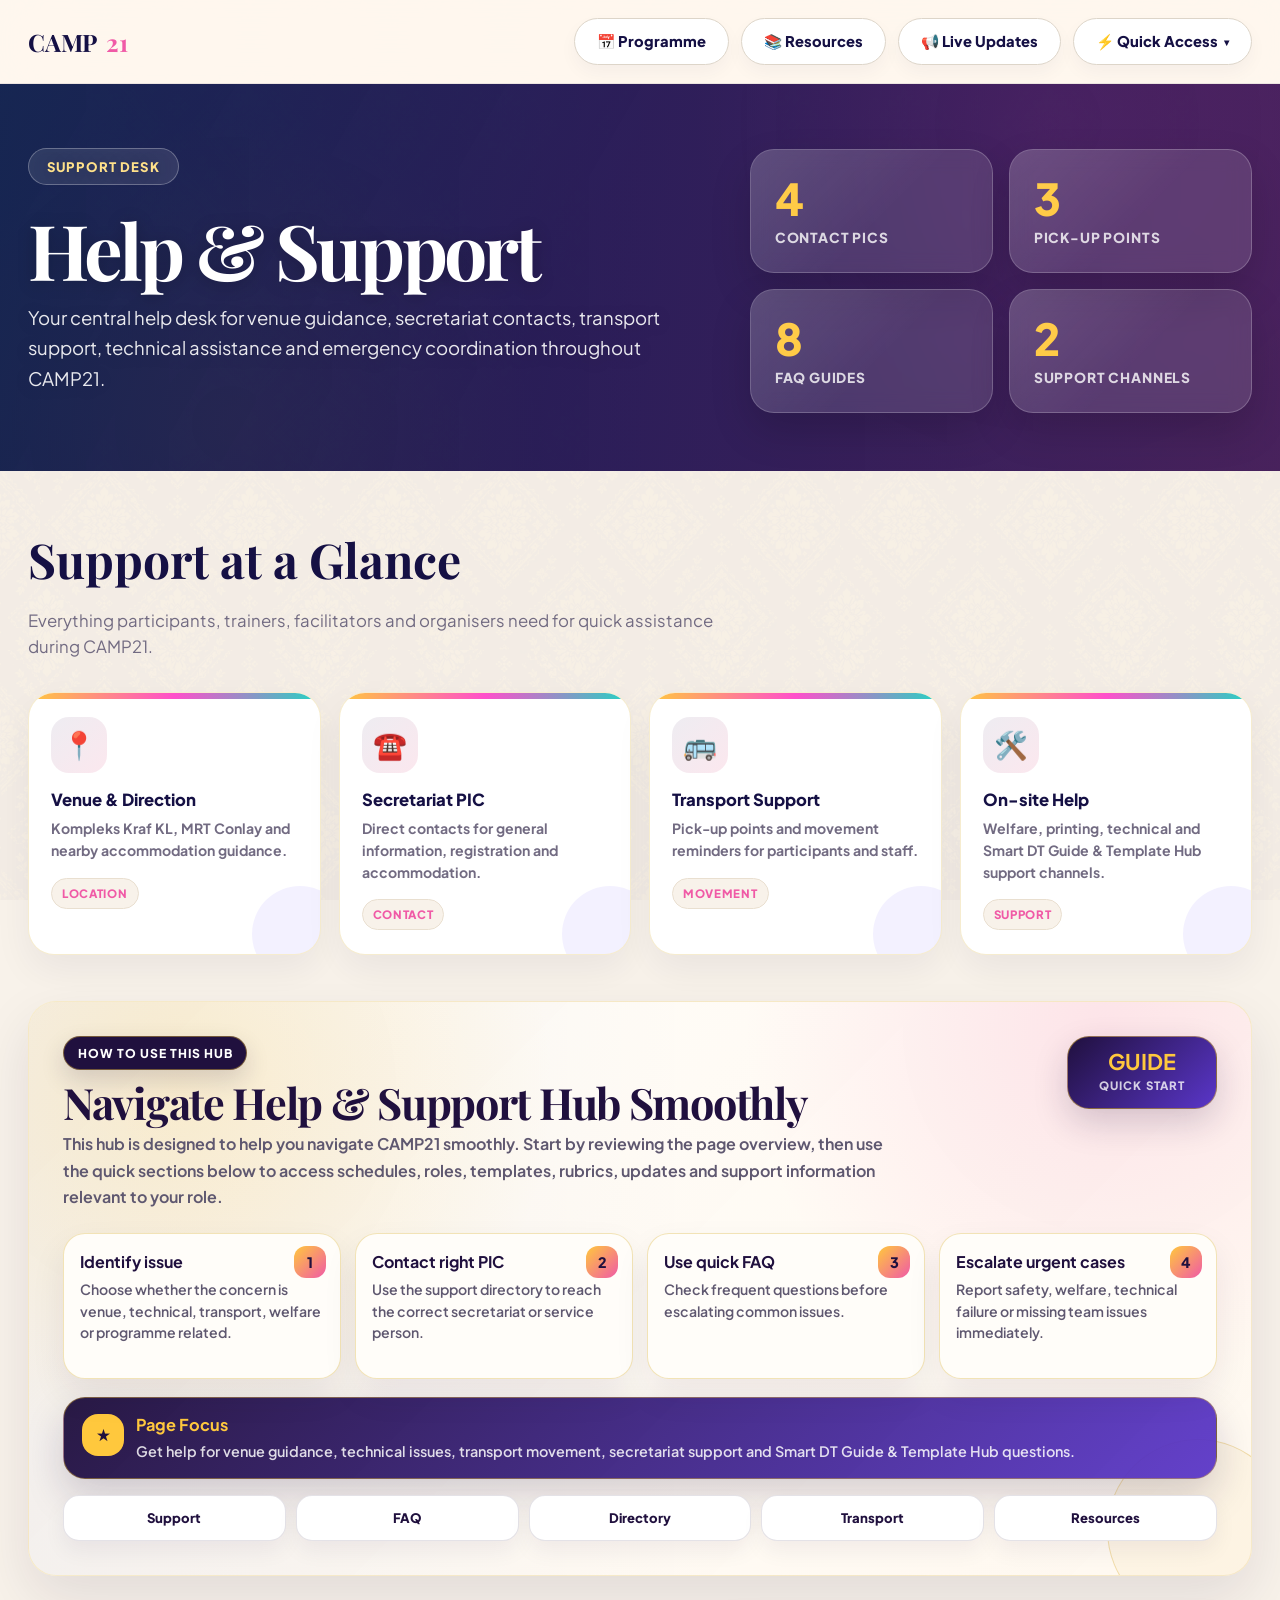
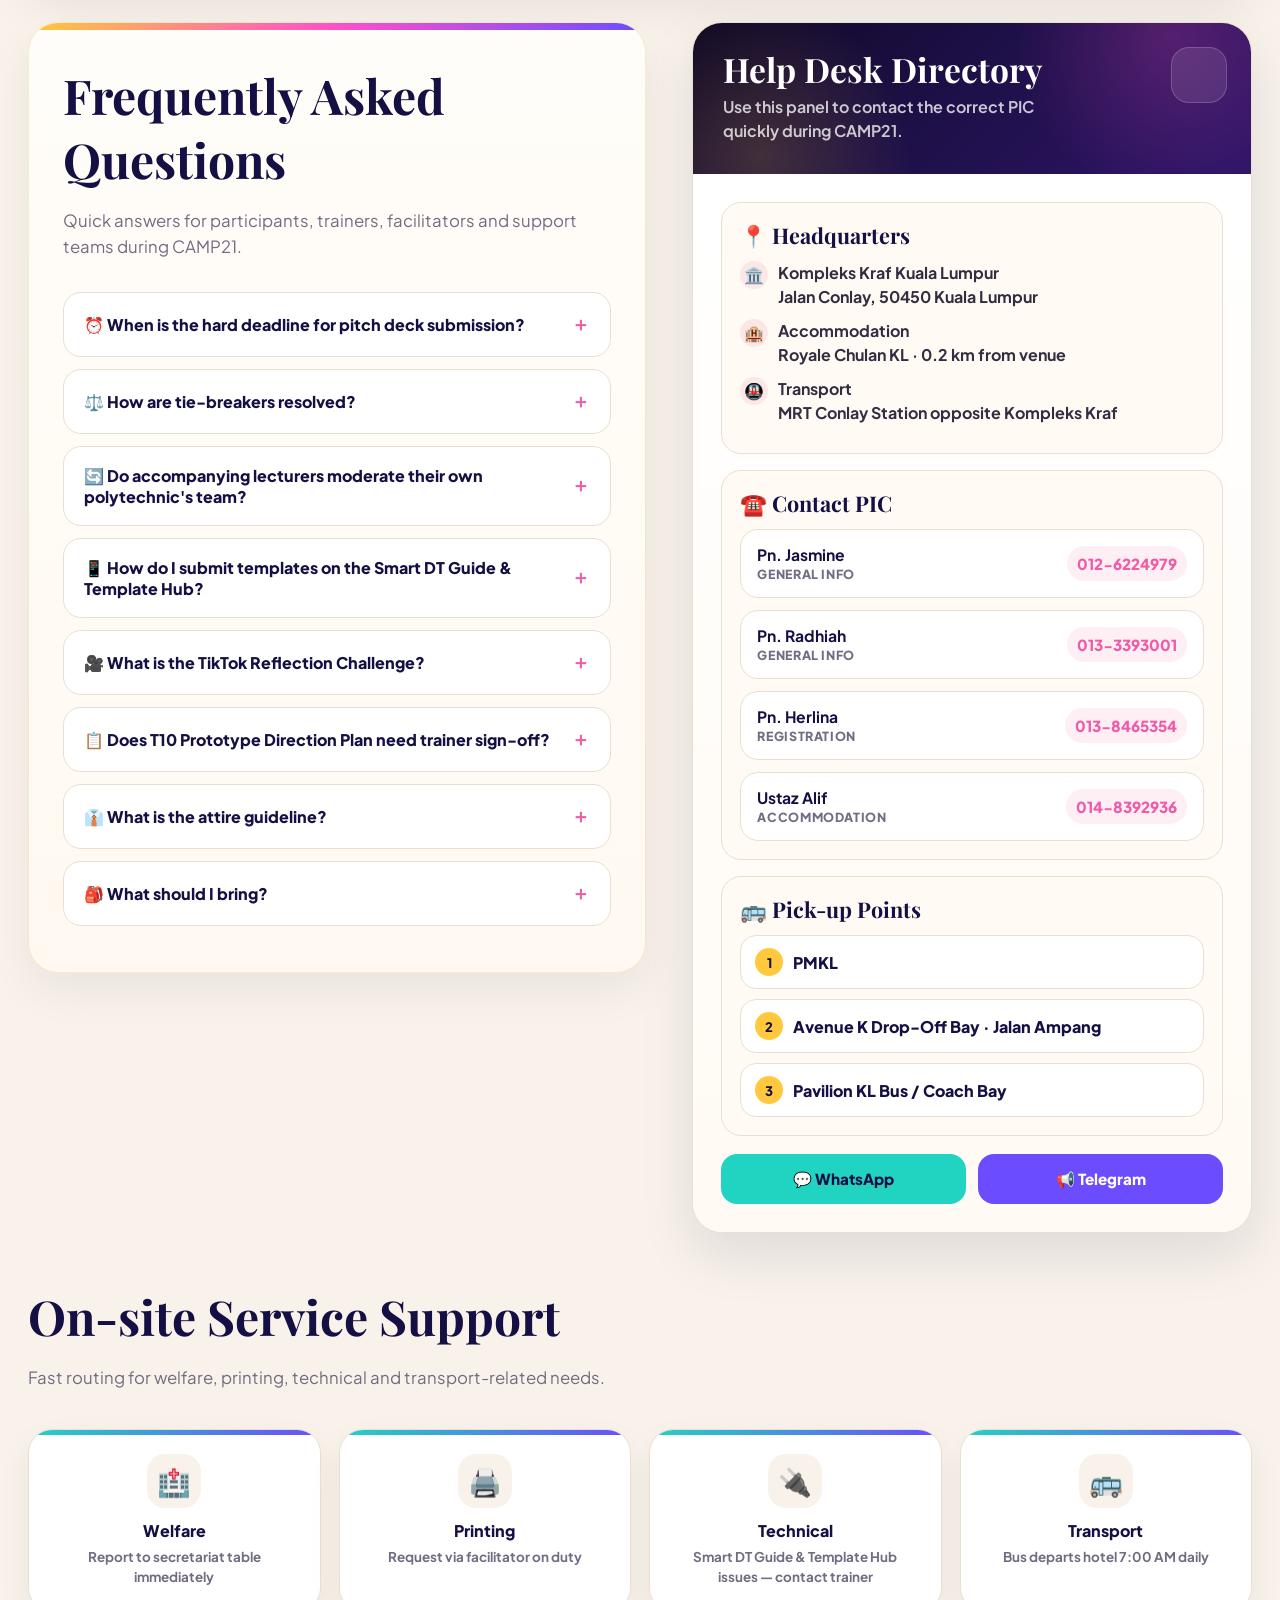
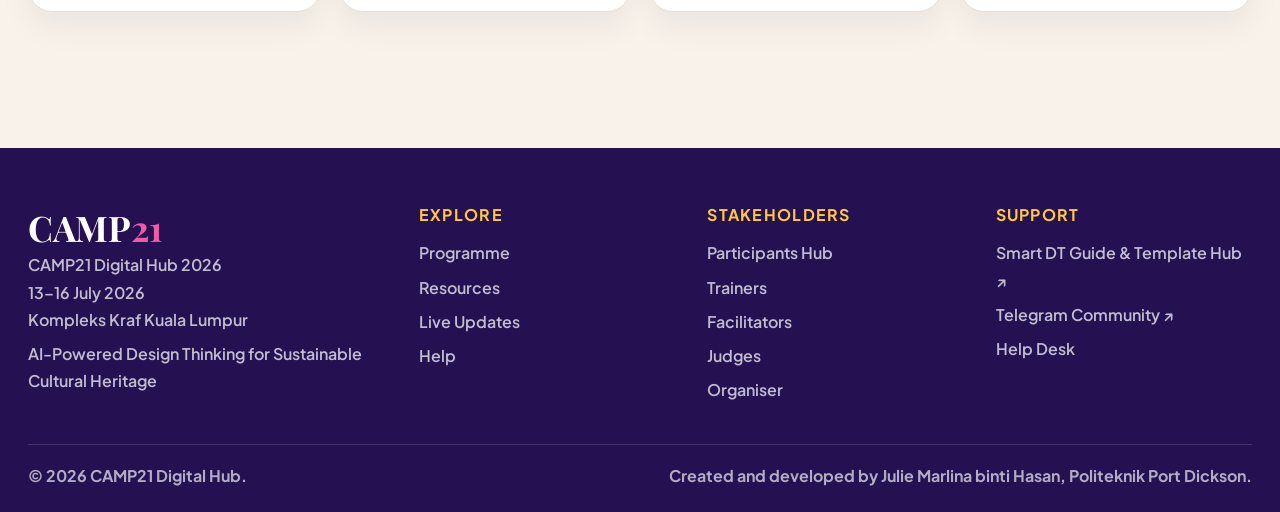
==== commit 50770f26: "Merge pull request #2 from juliemarlina-collab/claude/camp21-hub-review-d9d0lj Hub quick guide on ev" ====
--- a/pages/contacts.html
+++ b/pages/contacts.html
@@ -39,7 +39,6 @@
 .hero::after{content:'';position:absolute;top:0;right:0;width:220px;height:220px;background:url('../assets/decors/batik-corner-gold.png') no-repeat top right/contain;opacity:.15;pointer-events:none}
 .hero{position:relative;overflow:hidden}
 .gold-divider{display:block;width:min(400px,60%);height:auto;margin:0 auto;opacity:.5}
-.camp-footer::before{content:'';position:absolute;top:-60px;right:40px;width:160px;height:160px;background:url('../assets/decors/hibiscus-line-art.png') no-repeat center/contain;opacity:.08;pointer-events:none}
 .camp-footer{position:relative;overflow:hidden}
 @media(max-width:768px){body::before{background-size:250px}.hero::after{width:140px;height:140px;opacity:.1}}
 
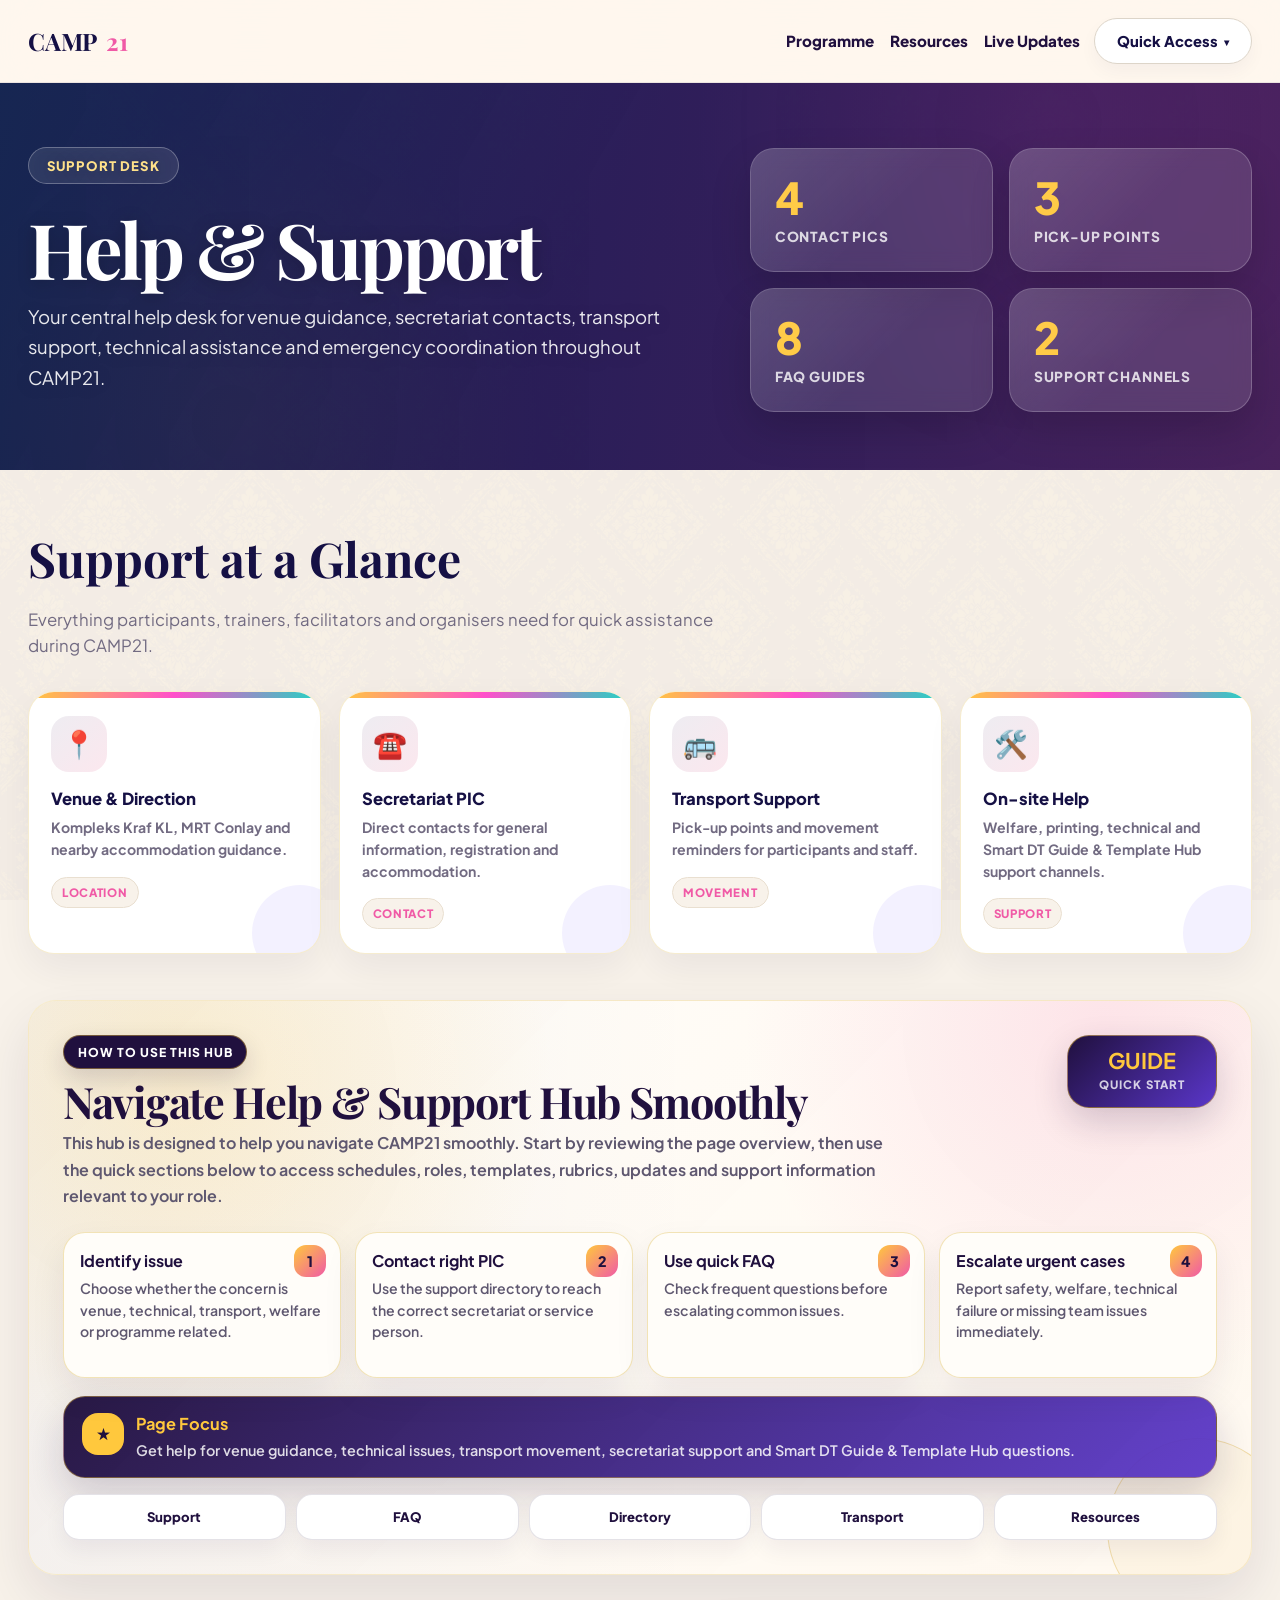
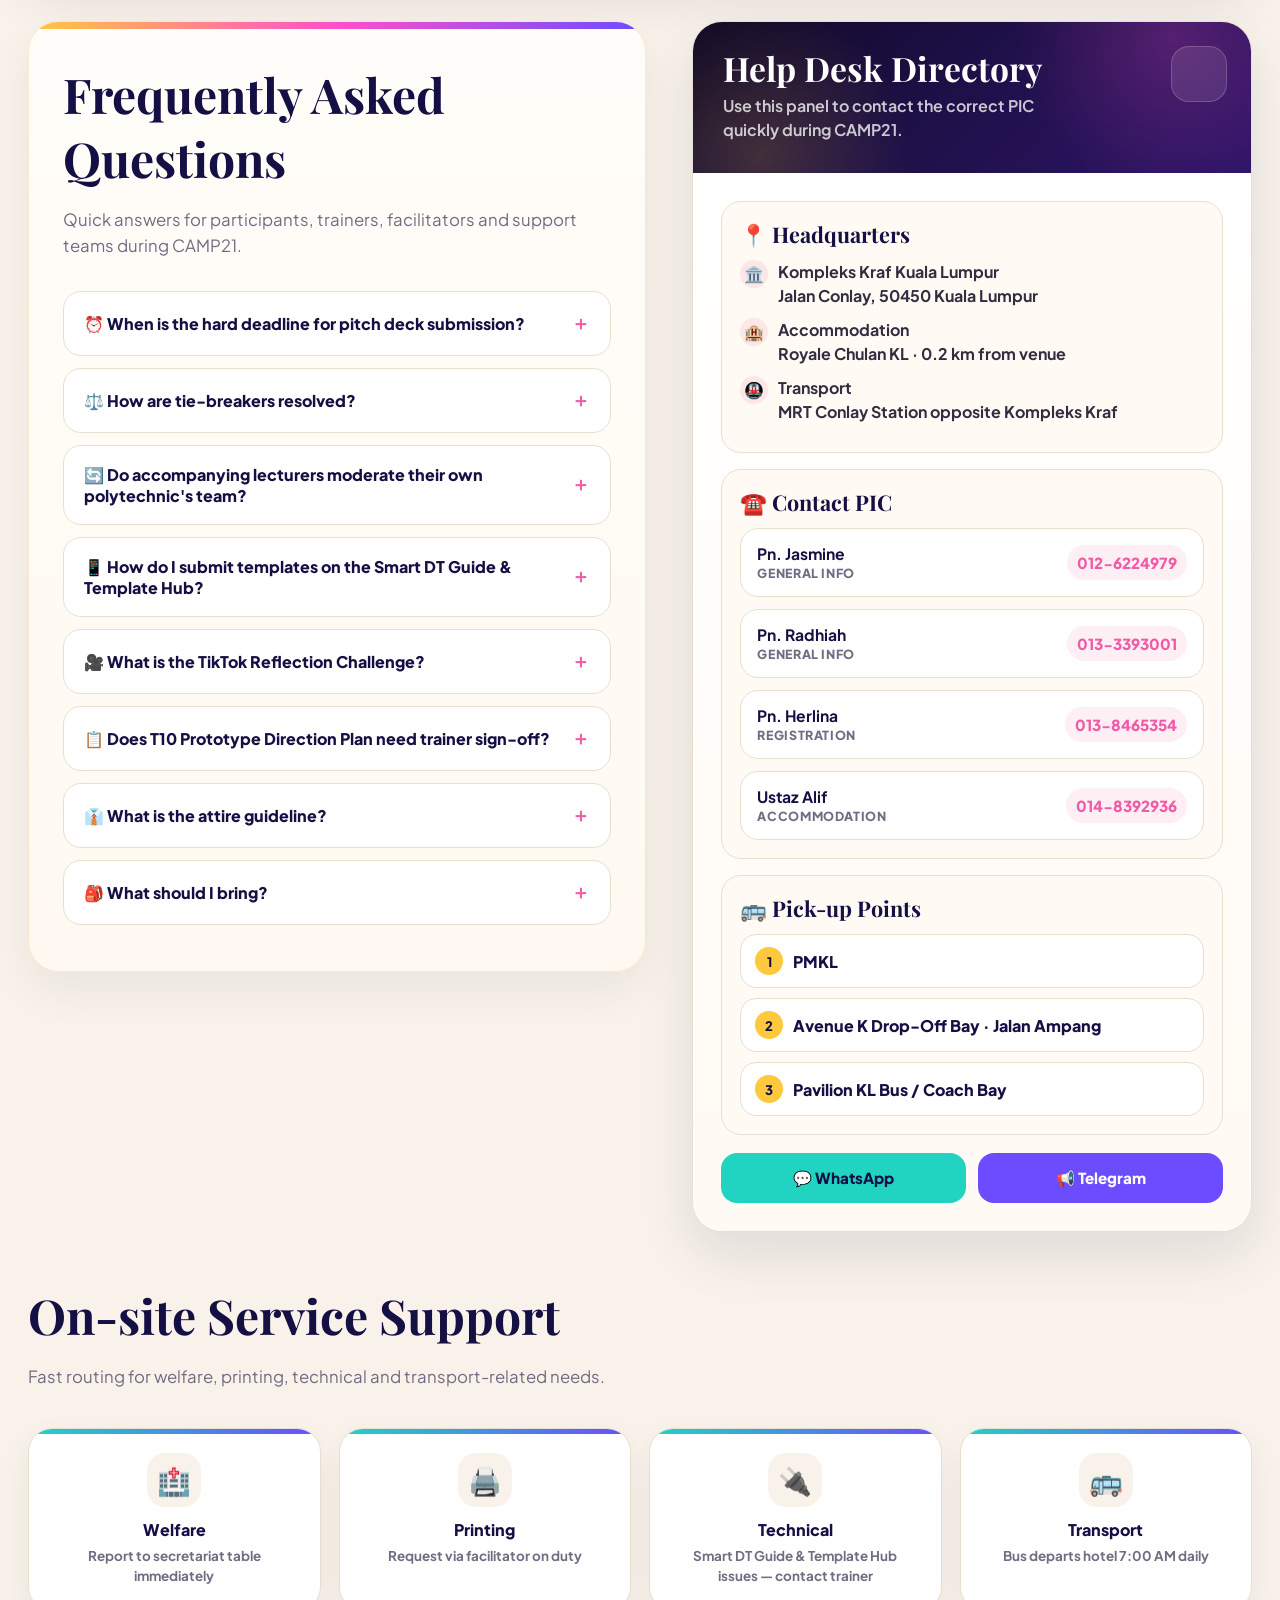
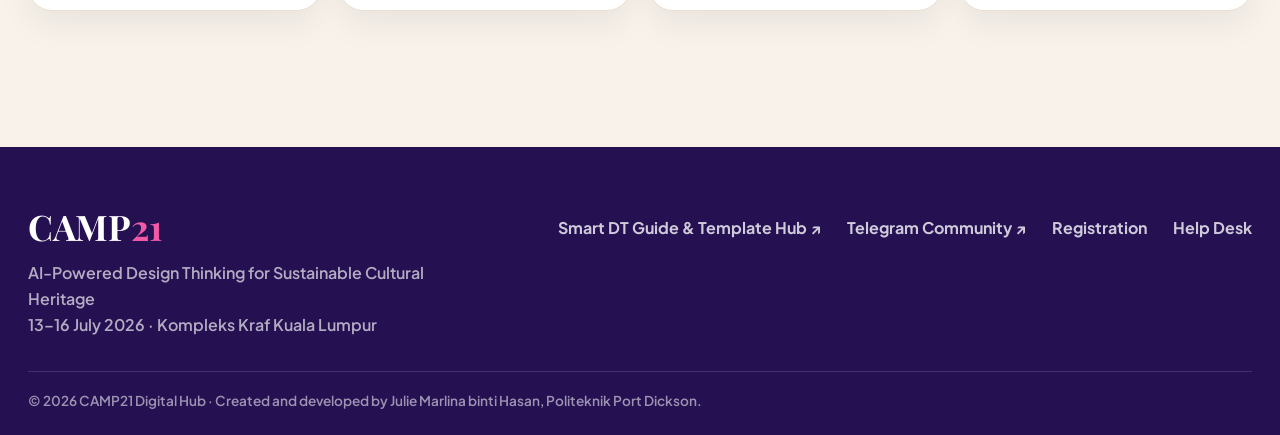
==== commit 71141c93: "Simplify header nav, minimal footer, checklist-style day outputs - Header: Programme/Resources/Live " ====
--- a/pages/contacts.html
+++ b/pages/contacts.html
@@ -92,6 +92,19 @@
 .footer-brand .brand span,
 .camp-footer .brand span { color: #F05AA6 !important; }
 
+
+/* === Slim header nav === */
+.nav-link{font-weight:800;font-size:.95rem;color:#20103E;text-decoration:none;padding:8px 2px;border-bottom:2px solid transparent;transition:color .2s}
+.nav-link:hover{color:#5A36C9}
+.nav-link.active{color:#5A36C9;border-bottom-color:#F05AA6}
+
+/* === Minimal footer === */
+.footer-min{max-width:1440px;margin:auto;display:flex;justify-content:space-between;align-items:flex-start;gap:28px;flex-wrap:wrap}
+.footer-min-brand p{color:rgba(255,255,255,.65);line-height:1.6;font-weight:600;margin:10px 0 0;max-width:440px}
+.footer-min-links{display:flex;gap:10px 26px;flex-wrap:wrap;align-items:center;padding-top:14px}
+.footer-min-links a{color:rgba(255,255,255,.78);font-weight:700;text-decoration:none}
+.footer-min-links a:hover{color:#F05AA6}
+.footer-min-bottom{max-width:1440px;margin:34px auto 0;border-top:1px solid rgba(255,255,255,.14);padding-top:20px;color:rgba(255,255,255,.55);font-weight:600;font-size:.85rem}
 </style>
 </head>
 <body>
@@ -100,11 +113,11 @@
   <div class="topbar-inner">
     <a class="brand" href="../index.html"><img src="../assets/logos/logo-camp21.png" alt="CAMP21 logo" class="brand-icon" onerror="this.style.display='none'">CAMP<span>21</span></a>
     <nav class="nav-actions" aria-label="Primary">
-      <a class="nav-pill" href="programme.html">📅 Programme</a>
-      <a class="nav-pill" href="resources.html">📚 Resources</a>
-      <a class="nav-pill" href="updates.html">📢 Live Updates</a>
+      <a class="nav-link" href="programme.html">Programme</a>
+      <a class="nav-link" href="resources.html">Resources</a>
+      <a class="nav-link" href="updates.html">Live Updates</a>
       <details class="quick-access">
-        <summary class="nav-pill qa-trigger">⚡ Quick Access <span class="qa-chev">▾</span></summary>
+        <summary class="nav-pill qa-trigger">Quick Access <span class="qa-chev">▾</span></summary>
         <div class="qa-dropdown">
           <div class="qa-group">
             <span class="qa-label">Role & Operations</span>
@@ -252,12 +265,21 @@
 </main>
 
 <img src="../assets/decors/gold-divider.png" class="gold-divider" alt="" style="display:block;width:min(400px,60%);height:auto;margin:28px auto;opacity:.5">
-<footer class="camp-footer"><div class="footer-inner"><div class="footer-grid">
-  <div class="footer-col"><div class="footer-brand">CAMP<span>21</span></div><p>CAMP21 Digital Hub 2026<br>13–16 July 2026<br>Kompleks Kraf Kuala Lumpur</p><p>AI-Powered Design Thinking for Sustainable Cultural Heritage</p></div>
-  <div class="footer-col"><h4>Explore</h4><a href="programme.html">Programme</a><a href="resources.html">Resources</a><a href="updates.html">Live Updates</a><a href="contacts.html">Help</a></div>
-  <div class="footer-col"><h4>Stakeholders</h4><a href="participants.html">Participants Hub</a><a href="trainers.html">Trainers</a><a href="facilitators.html">Facilitators</a><a href="judges.html">Judges</a><a href="organiser.html">Organiser</a></div>
-  <div class="footer-col"><h4>Support</h4><a href="https://smart-dt-project.netlify.app/welcome.html" target="_blank" rel="noopener">Smart DT Guide & Template Hub ↗</a><a href="https://t.me/+vTPGEFIaXMs5Mjhl" target="_blank" rel="noopener">Telegram Community ↗</a><a href="contacts.html">Help Desk</a></div>
-</div><div class="footer-bottom"><span>© 2026 CAMP21 Digital Hub.</span><span>Created and developed by Julie Marlina binti Hasan, Politeknik Port Dickson.</span></div></div></footer>
+<footer class="camp-footer">
+  <div class="footer-min">
+    <div class="footer-min-brand">
+      <div class="footer-brand">CAMP<span>21</span></div>
+      <p>AI-Powered Design Thinking for Sustainable Cultural Heritage<br>13–16 July 2026 · Kompleks Kraf Kuala Lumpur</p>
+    </div>
+    <nav class="footer-min-links" aria-label="Footer">
+      <a href="https://smart-dt-project.netlify.app/welcome.html" target="_blank" rel="noopener">Smart DT Guide &amp; Template Hub ↗</a>
+      <a href="https://t.me/+vTPGEFIaXMs5Mjhl" target="_blank" rel="noopener">Telegram Community ↗</a>
+      <a href="registration.html">Registration</a>
+      <a href="contacts.html">Help Desk</a>
+    </nav>
+  </div>
+  <div class="footer-min-bottom">© 2026 CAMP21 Digital Hub · Created and developed by Julie Marlina binti Hasan, Politeknik Port Dickson.</div>
+</footer>
 
 <script>
 document.addEventListener('click',e=>{const qa=document.querySelector('.quick-access');if(qa&&!qa.contains(e.target))qa.removeAttribute('open')});
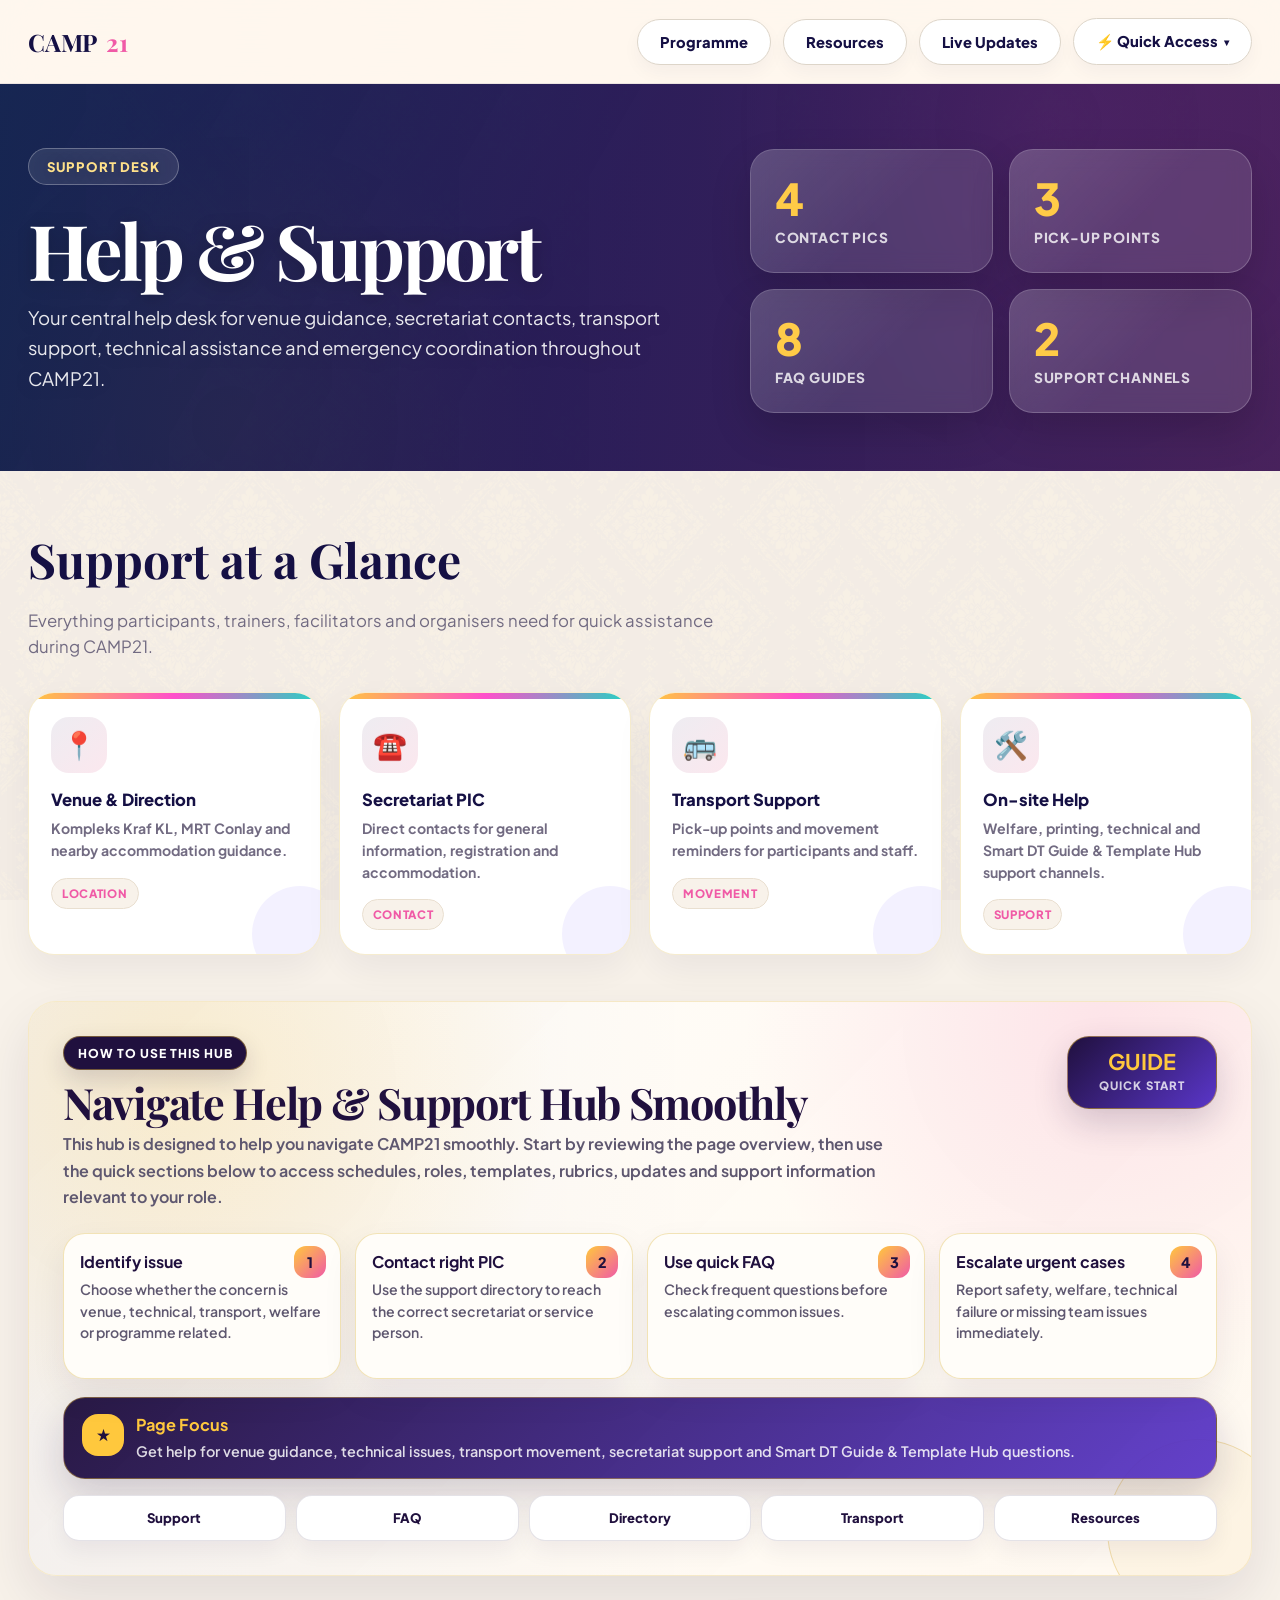
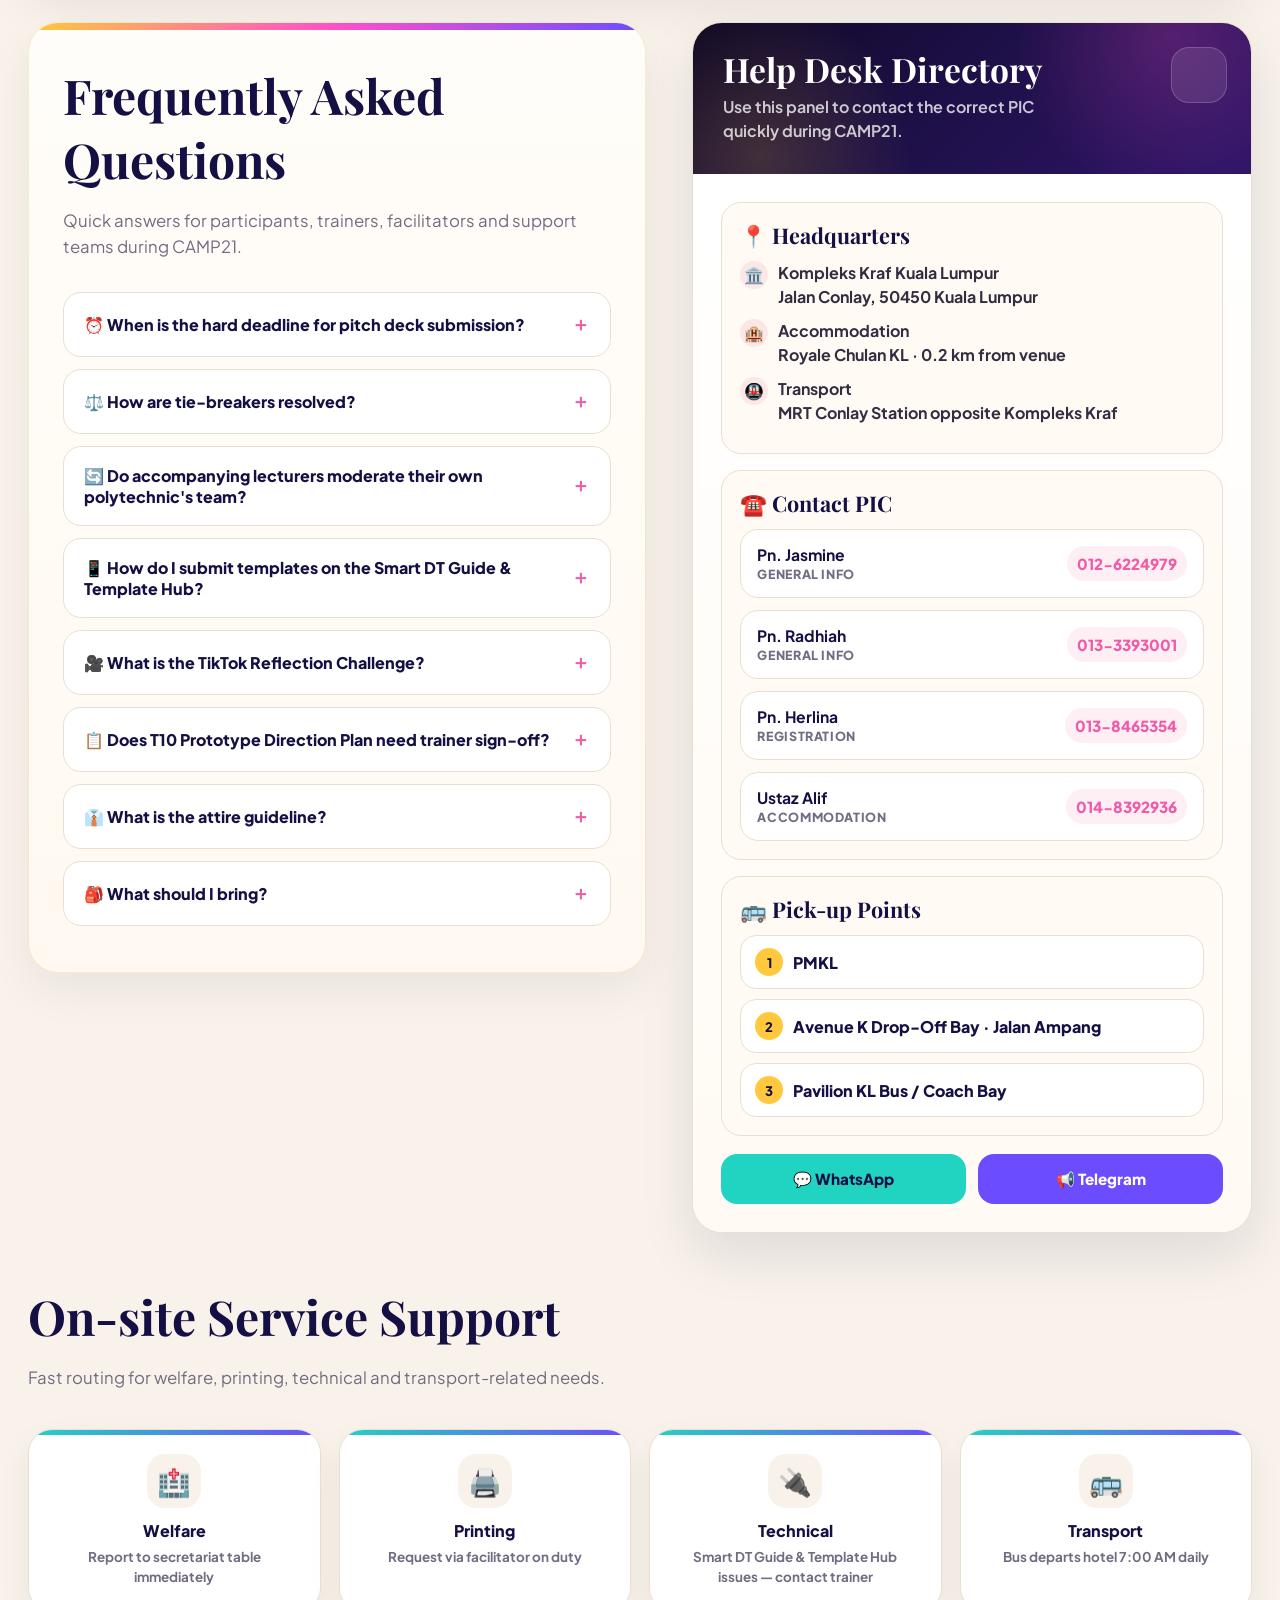
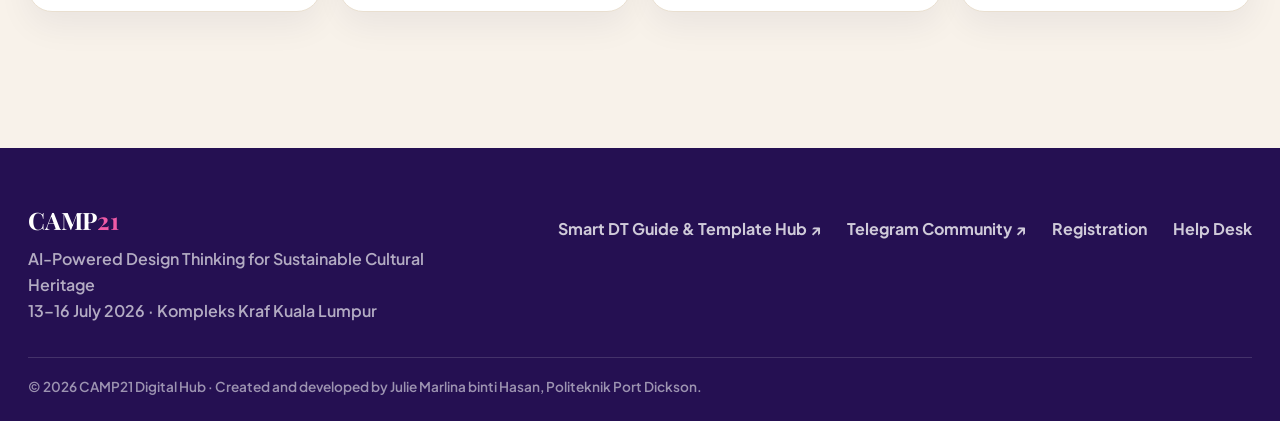
==== commit 905ba91b: "Restore pill nav, fix homepage guide CSS, add registration date lock, trim redundant blocks - Restor" ====
--- a/pages/contacts.html
+++ b/pages/contacts.html
@@ -105,6 +105,13 @@
 .footer-min-links a{color:rgba(255,255,255,.78);font-weight:700;text-decoration:none}
 .footer-min-links a:hover{color:#F05AA6}
 .footer-min-bottom{max-width:1440px;margin:34px auto 0;border-top:1px solid rgba(255,255,255,.14);padding-top:20px;color:rgba(255,255,255,.55);font-weight:600;font-size:.85rem}
+
+/* Footer brand matches header */
+.camp-footer .footer-brand{font-family:'Playfair Display',serif;font-size:1.5rem;font-weight:700;letter-spacing:-.01em;color:#fff}
+.camp-footer .footer-brand span{color:#F05AA6}
+
+/* Pill nav with active state */
+.nav-pill.active{border-color:#5A36C9;color:#5A36C9;box-shadow:0 8px 18px rgba(90,54,201,.12)}
 </style>
 </head>
 <body>
@@ -113,11 +120,11 @@
   <div class="topbar-inner">
     <a class="brand" href="../index.html"><img src="../assets/logos/logo-camp21.png" alt="CAMP21 logo" class="brand-icon" onerror="this.style.display='none'">CAMP<span>21</span></a>
     <nav class="nav-actions" aria-label="Primary">
-      <a class="nav-link" href="programme.html">Programme</a>
-      <a class="nav-link" href="resources.html">Resources</a>
-      <a class="nav-link" href="updates.html">Live Updates</a>
+      <a class="nav-pill" href="programme.html">Programme</a>
+      <a class="nav-pill" href="resources.html">Resources</a>
+      <a class="nav-pill" href="updates.html">Live Updates</a>
       <details class="quick-access">
-        <summary class="nav-pill qa-trigger">Quick Access <span class="qa-chev">▾</span></summary>
+        <summary class="nav-pill qa-trigger">⚡ Quick Access <span class="qa-chev">▾</span></summary>
         <div class="qa-dropdown">
           <div class="qa-group">
             <span class="qa-label">Role & Operations</span>
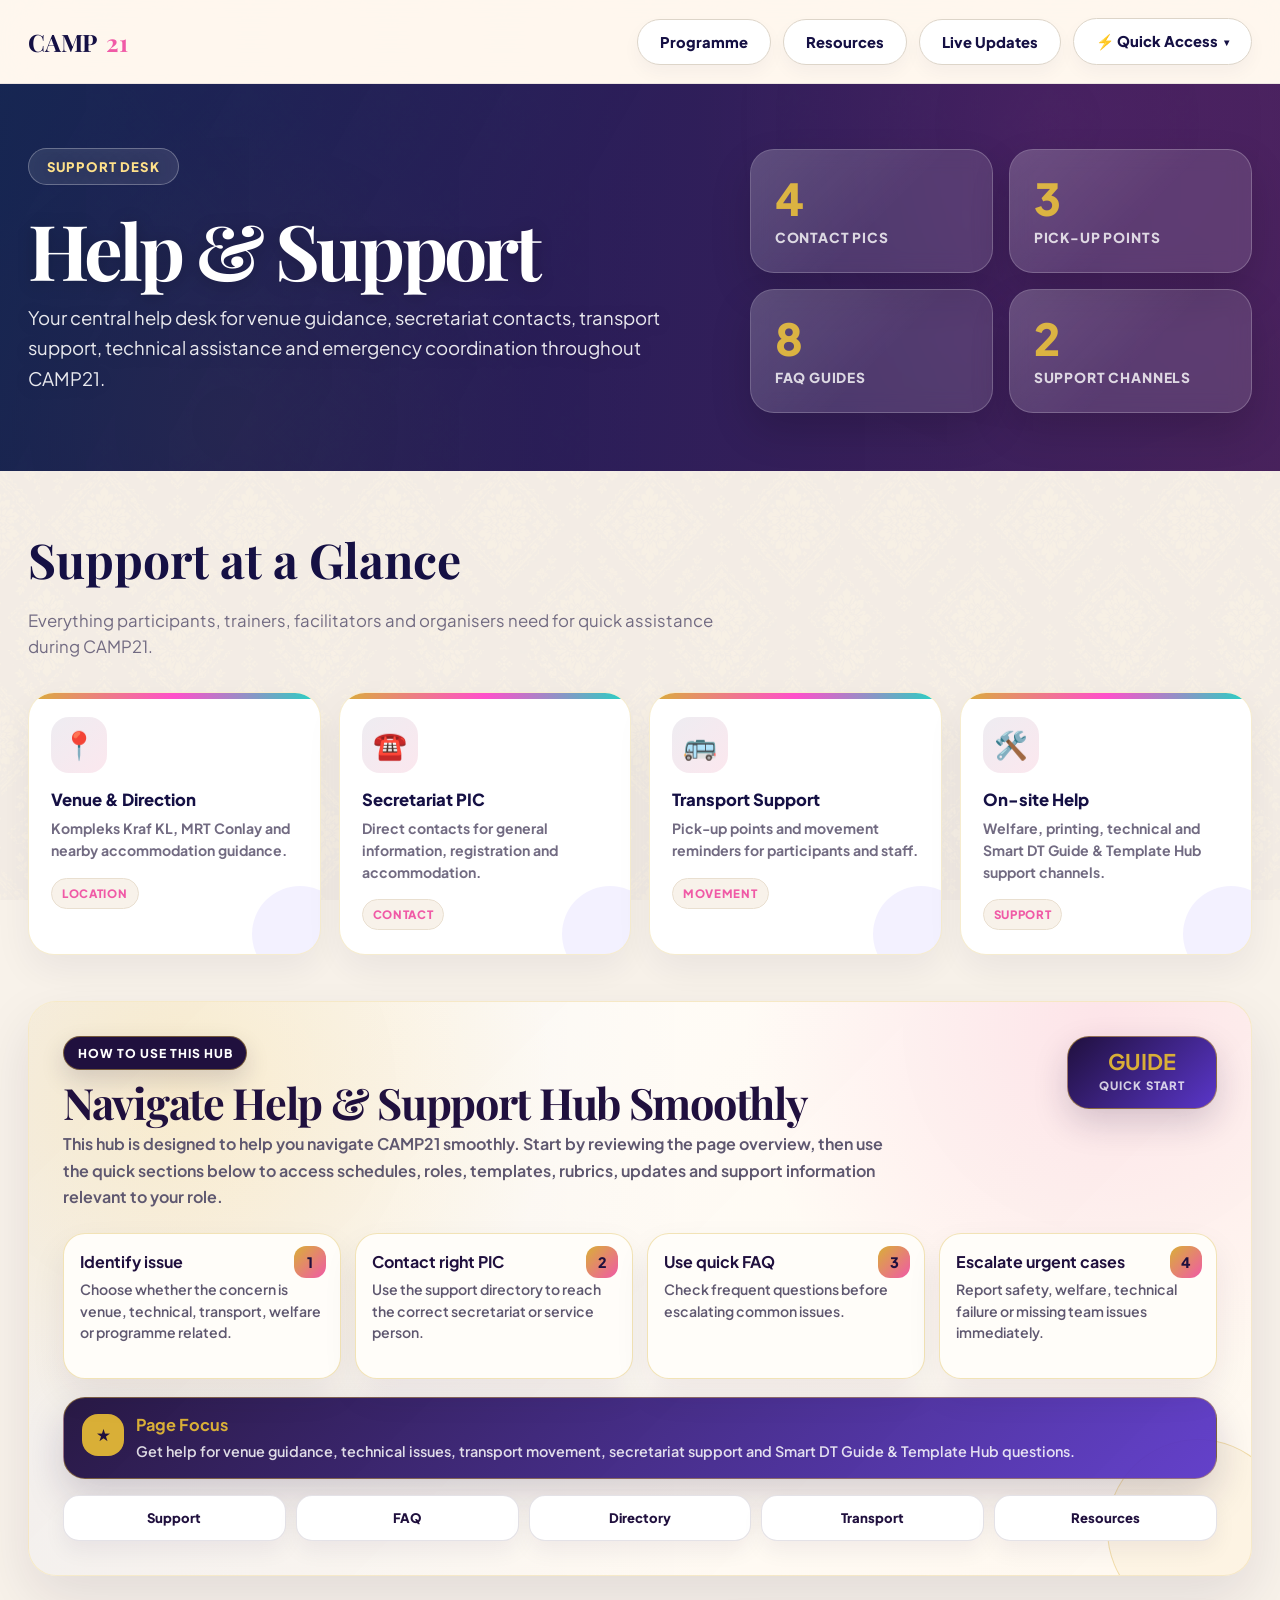
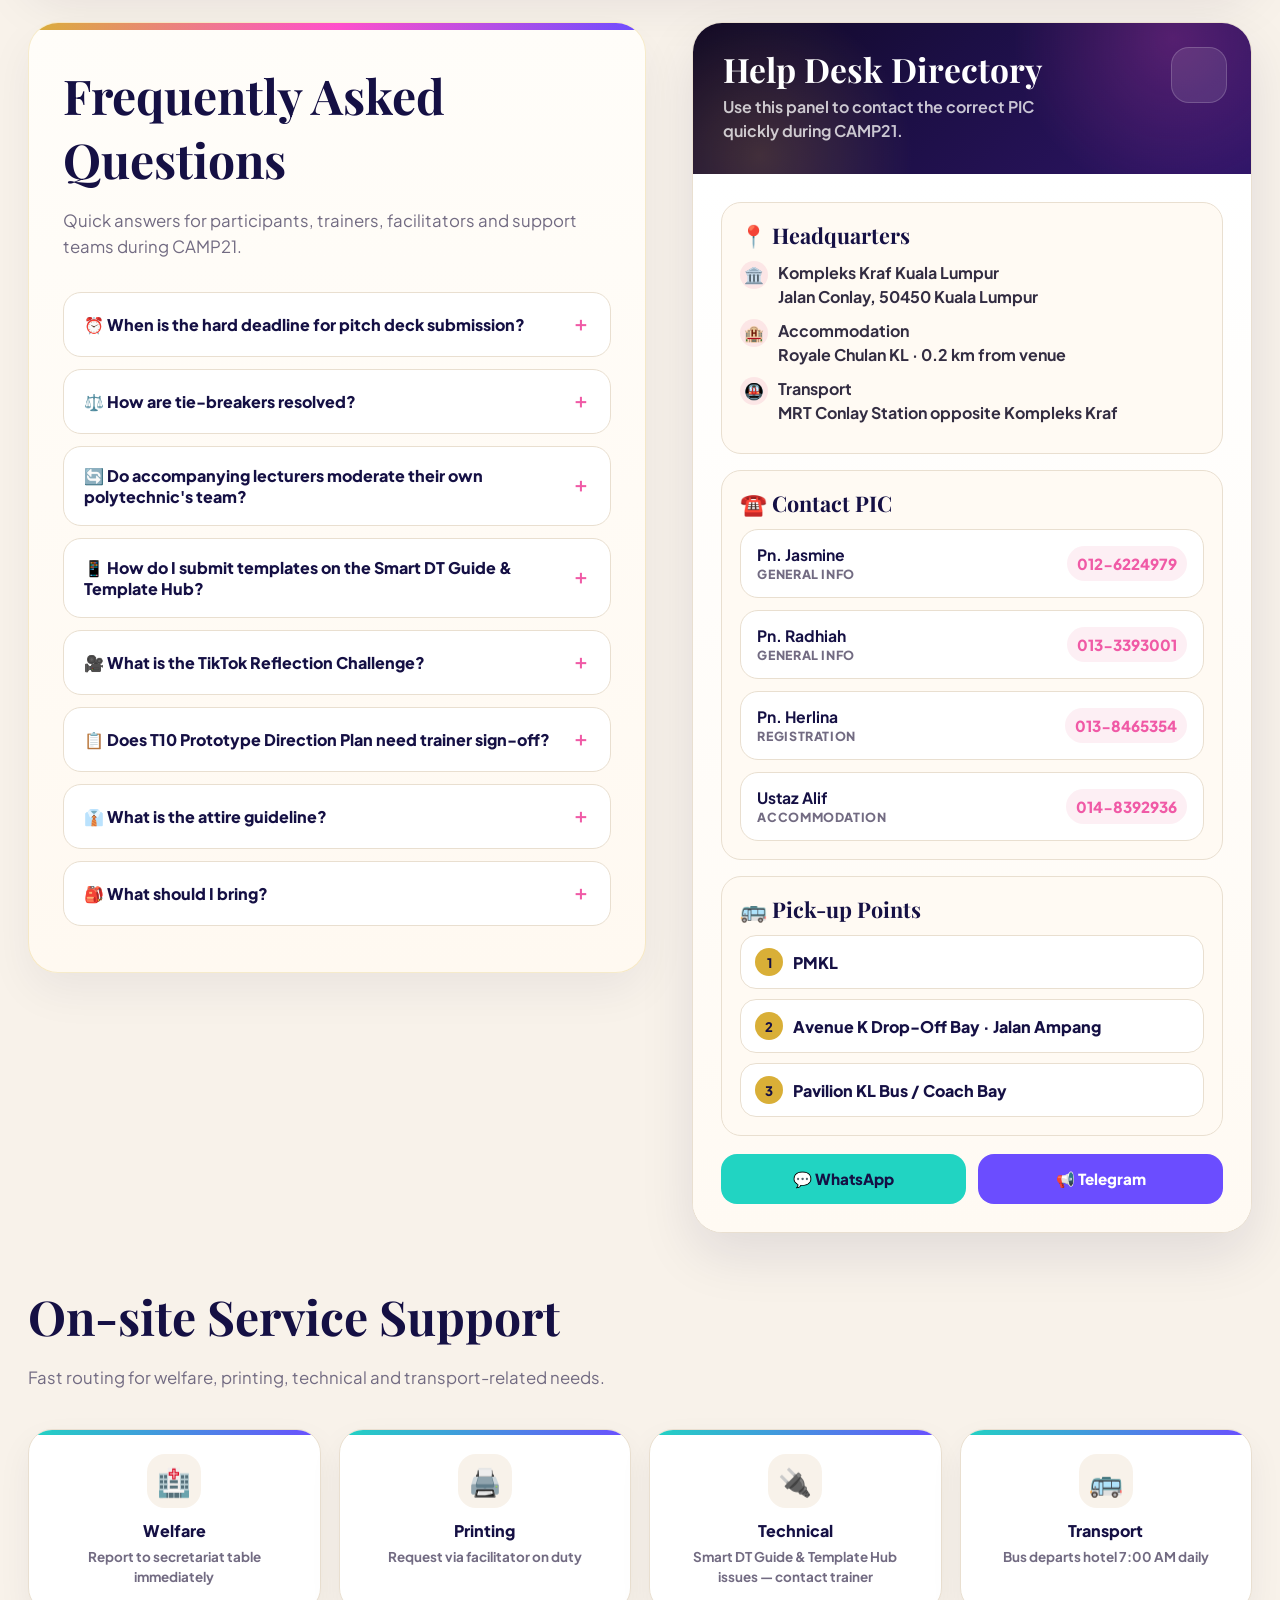
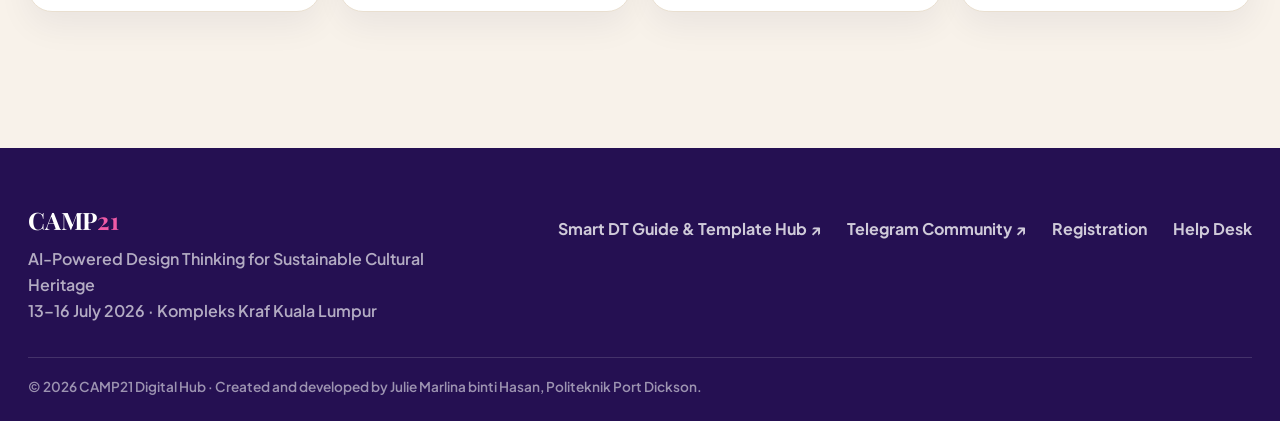
==== commit 7740c3af: "Standardise guide sections, footer branding and Live Updates styling - Guide sections on all pages n" ====
--- a/pages/contacts.html
+++ b/pages/contacts.html
@@ -8,7 +8,7 @@
 <link rel="preconnect" href="https://fonts.gstatic.com" crossorigin>
 <link href="https://fonts.googleapis.com/css2?family=Playfair+Display:wght@600;700&family=Plus+Jakarta+Sans:wght@400;500;700;800;900&display=swap" rel="stylesheet">
 <style>
-:root{--ink:#151044;--indigo:#251052;--cream:#F8F2EA;--paper:#fffdf9;--muted:#726b82;--line:#e9dfd0;--gold:#FFC83D;--pink:#FF4FCB;--teal:#21D4C2;--violet:#6B4DFF;--rose:#F05AA6;--font-serif:'Playfair Display',serif;--font-sans:'Plus Jakarta Sans',sans-serif}
+:root{--ink:#151044;--indigo:#251052;--cream:#F8F2EA;--paper:#fffdf9;--muted:#726b82;--line:#e9dfd0;--gold:#D9AF37;--pink:#FF4FCB;--teal:#21D4C2;--violet:#6B4DFF;--rose:#F05AA6;--font-serif:'Playfair Display',serif;--font-sans:'Plus Jakarta Sans',sans-serif}
 *{box-sizing:border-box}html{scroll-behavior:smooth}body{margin:0;background:var(--cream);color:var(--ink);font-family:var(--font-sans)}a{text-decoration:none;color:inherit}
 .topbar{position:sticky;top:0;z-index:50;background:rgba(255,248,239,.92);backdrop-filter:blur(18px);border-bottom:1px solid rgba(21,16,68,.08)}.topbar-inner{max-width:1440px;margin:auto;display:flex;align-items:center;justify-content:space-between;gap:24px;padding:18px 28px}.brand{display:flex;align-items:center;gap:.55rem;font-family:var(--font-serif);font-weight:700;font-size:1.5rem;color:var(--ink);letter-spacing:-.01em}.brand span{color:#F05AA6}.brand-icon{width:46px;height:46px;border-radius:50%;object-fit:contain}.nav-actions{display:flex;gap:12px;align-items:center;flex-wrap:wrap;justify-content:flex-end}.nav-pill{border:1px solid #ddd5c9;background:#fff;border-radius:999px;padding:13px 22px;font-weight:900;box-shadow:0 8px 18px rgba(21,16,68,.04);font-size:.92rem;cursor:pointer}.nav-pill:hover{border-color:var(--violet)}.nav-pill.primary{background:var(--violet);color:#fff;border-color:var(--violet)}.app-pill{border-color:var(--teal);color:var(--ink)}.app-pill:hover{background:var(--teal);color:#fff}
 .quick-access{position:relative}.qa-trigger{cursor:pointer;user-select:none;display:flex;align-items:center;gap:6px}.qa-chev{transition:.25s;display:inline-block;font-size:.7em}.quick-access[open] .qa-chev{transform:rotate(180deg)}.qa-dropdown{position:absolute;top:calc(100% + 10px);left:0;min-width:260px;background:#fff;border:1px solid var(--line);border-radius:20px;box-shadow:0 24px 56px rgba(21,16,68,.14);padding:8px 0;z-index:60;animation:qaIn .18s ease}.qa-group{padding:10px 8px}.qa-label{display:block;font-size:.68rem;font-weight:900;color:var(--muted);text-transform:uppercase;letter-spacing:.12em;padding:6px 16px 8px}.qa-link{display:flex;align-items:center;gap:10px;padding:11px 16px;border-radius:12px;font-weight:700;font-size:.92rem;color:var(--ink);transition:background .15s}.qa-link:hover{background:rgba(109,70,238,.07);color:var(--violet)}@keyframes qaIn{from{opacity:0;transform:translateY(-6px)}to{opacity:1;transform:translateY(0)}}
@@ -52,13 +52,13 @@
 .hub-guide-head h2{margin:12px 0 8px;font-family:var(--font-serif,'Playfair Display',serif);font-size:clamp(1.9rem,3.5vw,2.7rem);line-height:.95;color:#20103E;letter-spacing:-.03em}
 .hub-guide-head p{max-width:820px;margin:0;color:#5f5870;font-weight:650;line-height:1.65}
 .hub-guide-badge{flex:0 0 auto;background:linear-gradient(135deg,#20103E,#5A36C9);color:#fff;border:1px solid rgba(217,175,55,.55);border-radius:22px;padding:14px 18px;text-align:center;min-width:150px;box-shadow:0 14px 34px rgba(32,16,62,.18)}
-.hub-guide-badge b{display:block;color:#FFC83D;font-size:1.35rem;line-height:1}.hub-guide-badge span{font-size:.72rem;font-weight:900;letter-spacing:.09em;text-transform:uppercase;color:rgba(255,255,255,.78)}
+.hub-guide-badge b{display:block;color:#D9AF37;font-size:1.35rem;line-height:1}.hub-guide-badge span{font-size:.72rem;font-weight:900;letter-spacing:.09em;text-transform:uppercase;color:rgba(255,255,255,.78)}
 .hub-guide-grid{display:grid;grid-template-columns:repeat(4,minmax(0,1fr));gap:14px;margin:18px 0}
 .hub-guide-card{position:relative;background:#fffdf9;border:1px solid rgba(217,175,55,.34);border-radius:22px;padding:18px 16px 16px;box-shadow:0 16px 34px rgba(32,16,62,.08);min-height:146px;overflow:hidden}
-.hub-guide-card:before{content:attr(data-step);position:absolute;right:14px;top:12px;width:32px;height:32px;border-radius:12px;background:linear-gradient(135deg,#FFC83D,#F05AA6);display:grid;place-items:center;color:#20103E;font-weight:1000;font-size:.9rem}
+.hub-guide-card:before{content:attr(data-step);position:absolute;right:14px;top:12px;width:32px;height:32px;border-radius:12px;background:linear-gradient(135deg,#D9AF37,#F05AA6);display:grid;place-items:center;color:#20103E;font-weight:1000;font-size:.9rem}
 .hub-guide-card h3{margin:0 42px 8px 0;color:#20103E;font-size:1rem;line-height:1.2}.hub-guide-card p{margin:0;color:#5f5870;font-size:.88rem;line-height:1.55;font-weight:600}
 .hub-guide-focus{display:flex;gap:12px;align-items:flex-start;margin-top:18px;padding:16px 18px;border-radius:22px;background:linear-gradient(135deg,rgba(32,16,62,.96),rgba(90,54,201,.94));color:#fff;border:1px solid rgba(217,175,55,.46);box-shadow:0 18px 38px rgba(32,16,62,.18)}
-.hub-guide-focus .focus-icon{width:42px;height:42px;border-radius:16px;display:grid;place-items:center;background:#FFC83D;color:#20103E;font-weight:1000;flex:0 0 auto}.hub-guide-focus h3{margin:0 0 5px;color:#FFC83D;font-size:1.02rem}.hub-guide-focus p{margin:0;color:rgba(255,255,255,.84);line-height:1.55;font-weight:600;font-size:.9rem}
+.hub-guide-focus .focus-icon{width:42px;height:42px;border-radius:16px;display:grid;place-items:center;background:#D9AF37;color:#20103E;font-weight:1000;flex:0 0 auto}.hub-guide-focus h3{margin:0 0 5px;color:#D9AF37;font-size:1.02rem}.hub-guide-focus p{margin:0;color:rgba(255,255,255,.84);line-height:1.55;font-weight:600;font-size:.9rem}
 .hub-quick-map{display:grid;grid-template-columns:repeat(5,minmax(0,1fr));gap:10px;margin-top:16px}.hub-quick-map a,.hub-quick-map span{display:flex;align-items:center;justify-content:center;min-height:46px;text-align:center;border-radius:16px;background:#fff;border:1px solid rgba(32,16,62,.12);color:#20103E;font-weight:900;font-size:.82rem;box-shadow:0 10px 22px rgba(32,16,62,.06)}
 :where(.card,.doc-card,.judge-card,.support-card,.control-card,.action-card,.trainer-action-card,.fac-action-card,.programme-action-card,.fac-intro-card,.fac-stat-card,.phase-card,.resource-card,.faq-panel,.help-card,.panel,.fac-section,.rubric-card,.step-card,.timeline-card,.info-card,.stat-card,.hero-stat,.insight-card){border:1px solid rgba(217,175,55,.30)!important}
 main img:not(.gold-divider):not(.brand-icon),section img:not(.gold-divider):not(.brand-icon){border-radius:22px;border:1px solid rgba(217,175,55,.36);box-shadow:0 18px 45px rgba(32,16,62,.10)}
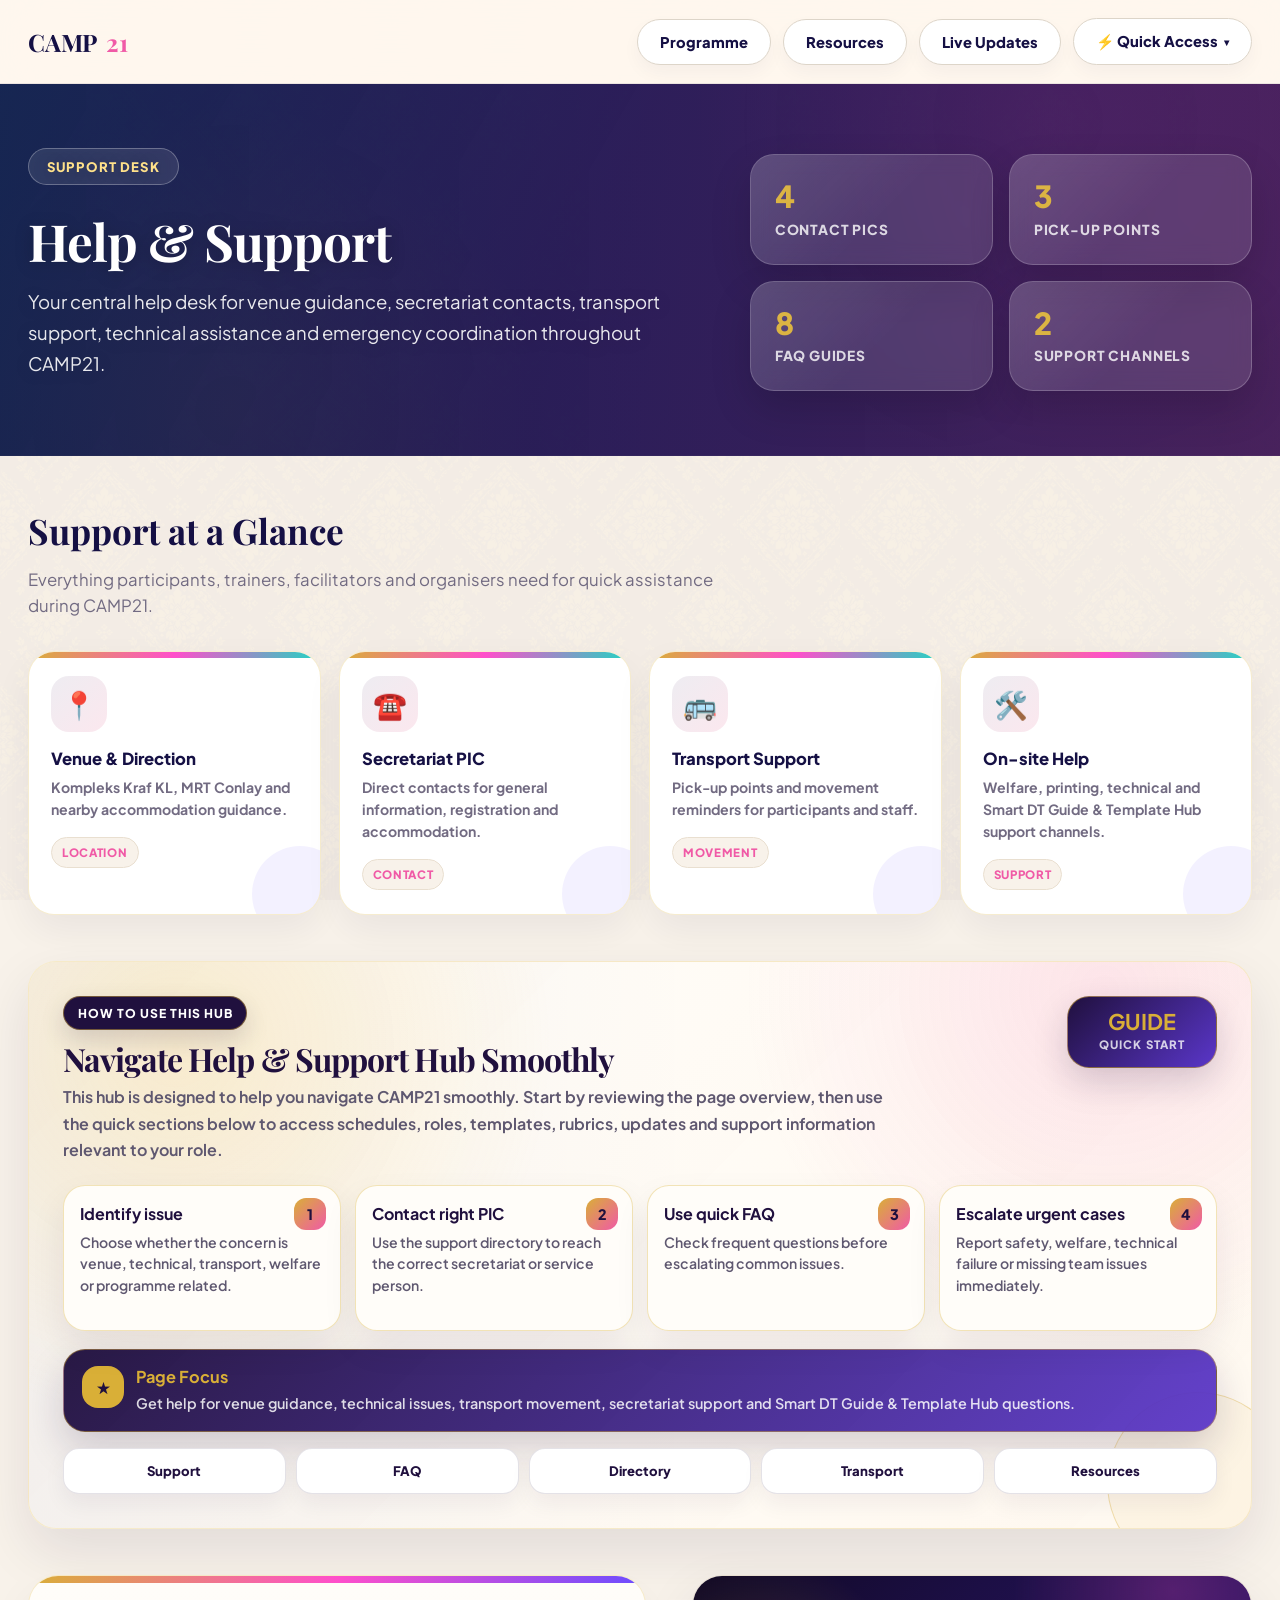
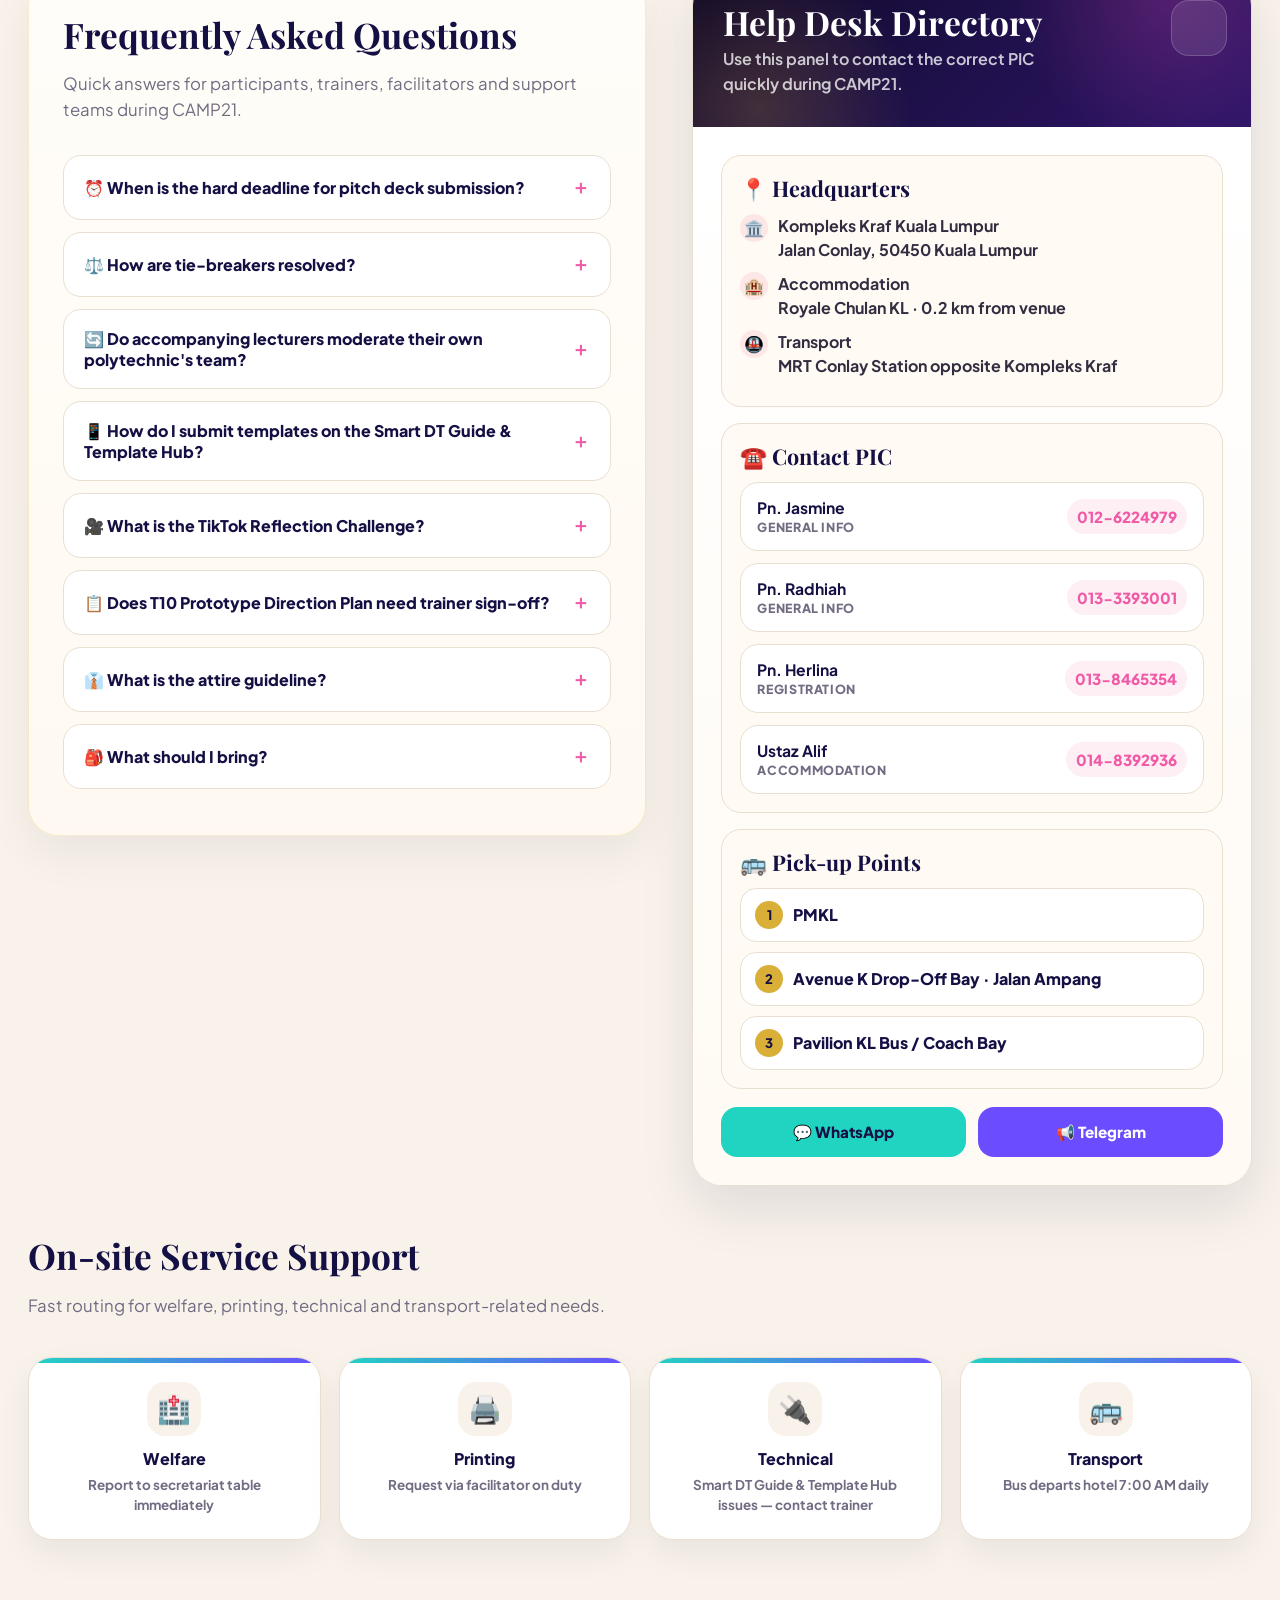
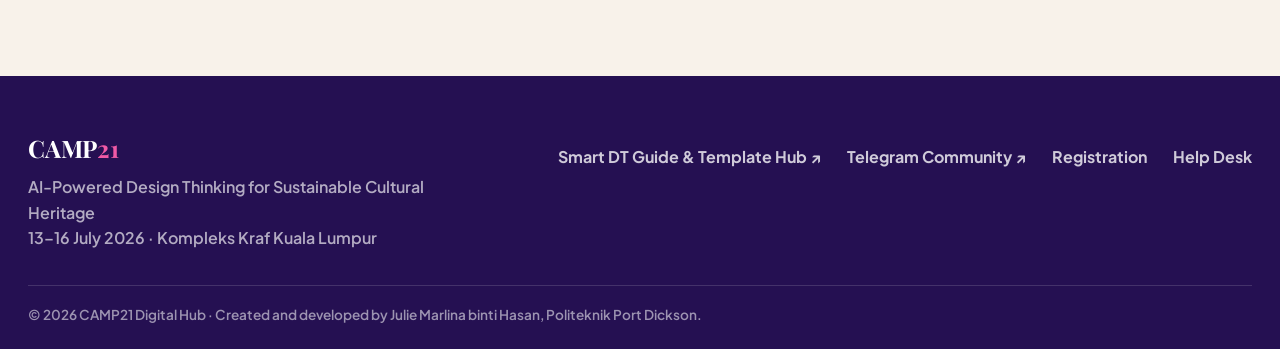
==== commit a57bdff7: "Refine heading type scale sitewide, single Quick Start guide per page, homepage back on Playfair - R" ====
--- a/pages/contacts.html
+++ b/pages/contacts.html
@@ -112,6 +112,14 @@
 
 /* Pill nav with active state */
 .nav-pill.active{border-color:#5A36C9;color:#5A36C9;box-shadow:0 8px 18px rgba(90,54,201,.12)}
+
+/* === CAMP21 refined type scale: calmer display sizes === */
+.hero h1, .page-hero-title{font-size:clamp(2.2rem,4vw,3.4rem)!important;line-height:1.05!important;letter-spacing:-.02em!important}
+.section-head h2, .section-title, .quickstart-head h2{font-size:clamp(1.6rem,2.8vw,2.2rem)!important;line-height:1.1!important}
+.hub-guide-head h2{font-size:clamp(1.5rem,2.5vw,2rem)!important;line-height:1.08!important}
+.res-panel>summary h2, .panel>summary h2{font-size:clamp(1.3rem,2.2vw,1.6rem)!important}
+.hero-days-badge strong{font-size:3.2rem!important}
+.stats .stat b, .hero-insight strong, .insight-card .num{font-size:1.9rem!important}
 </style>
 </head>
 <body>
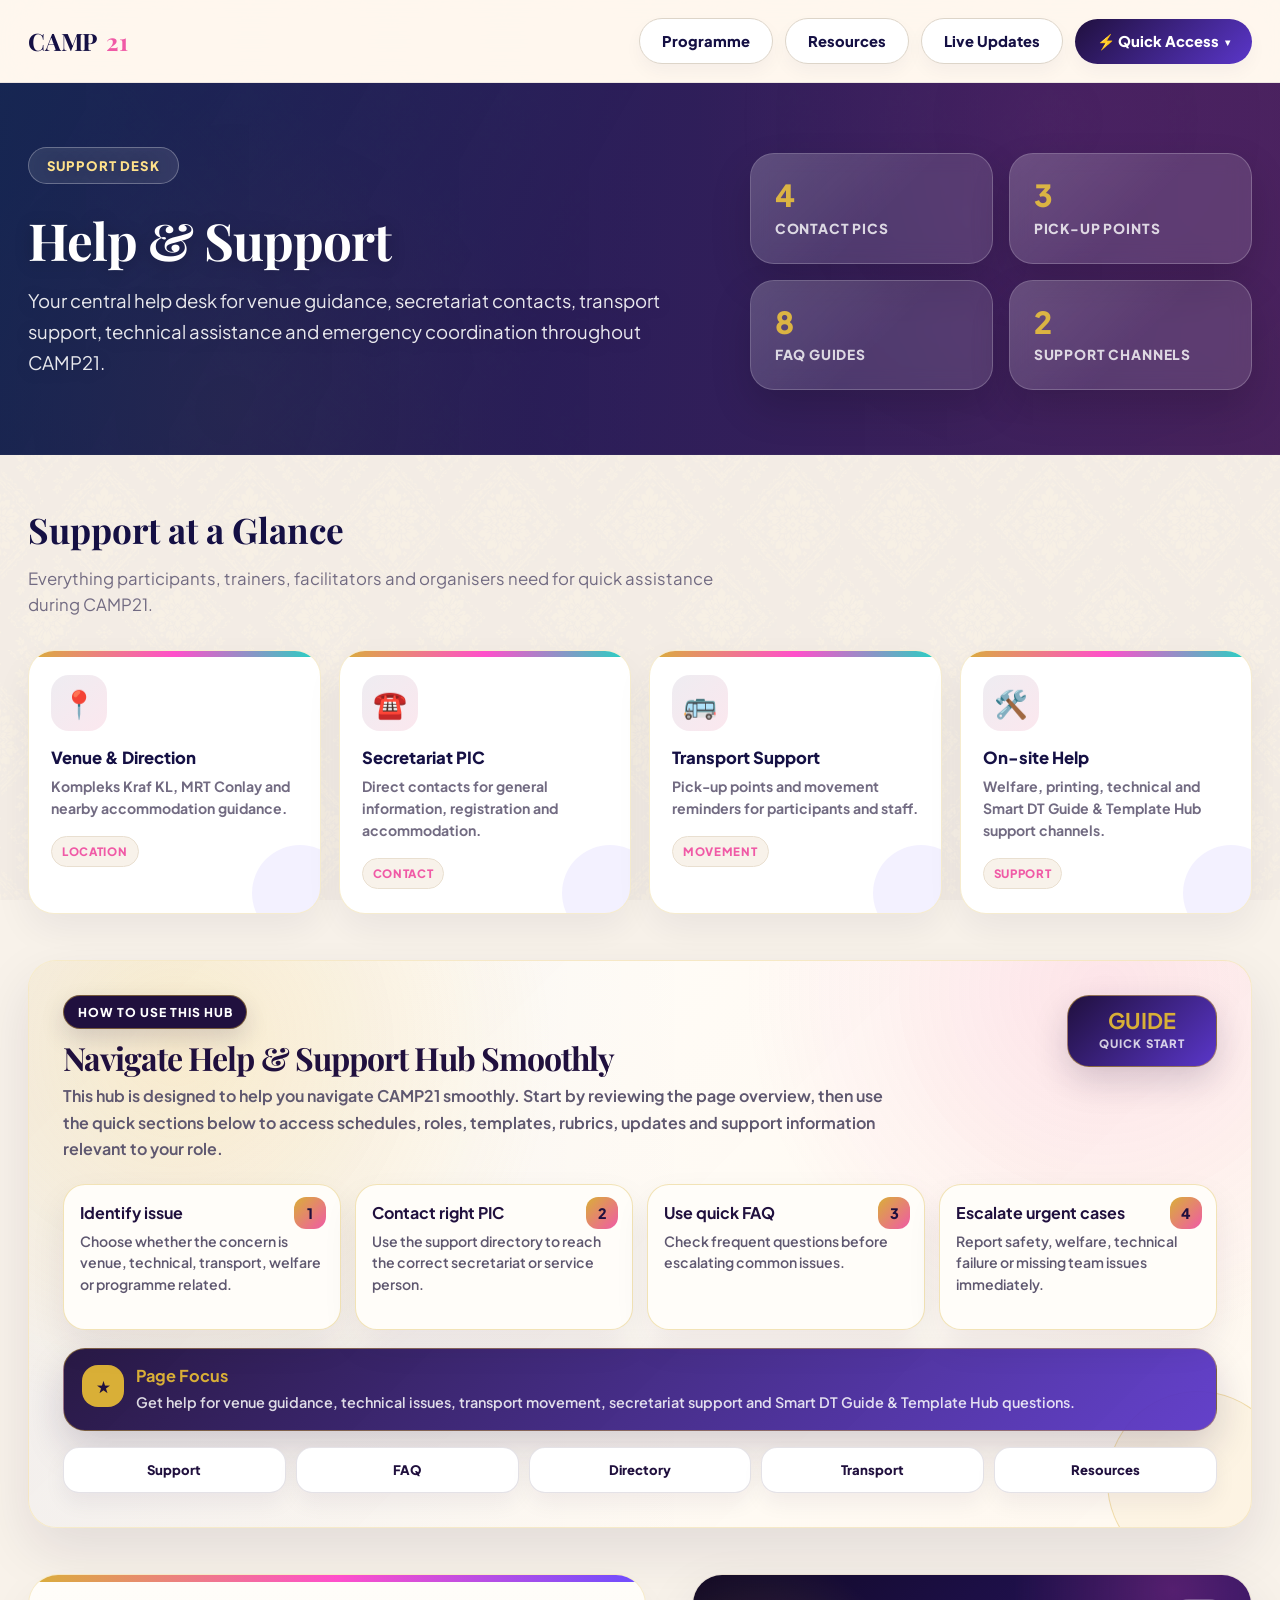
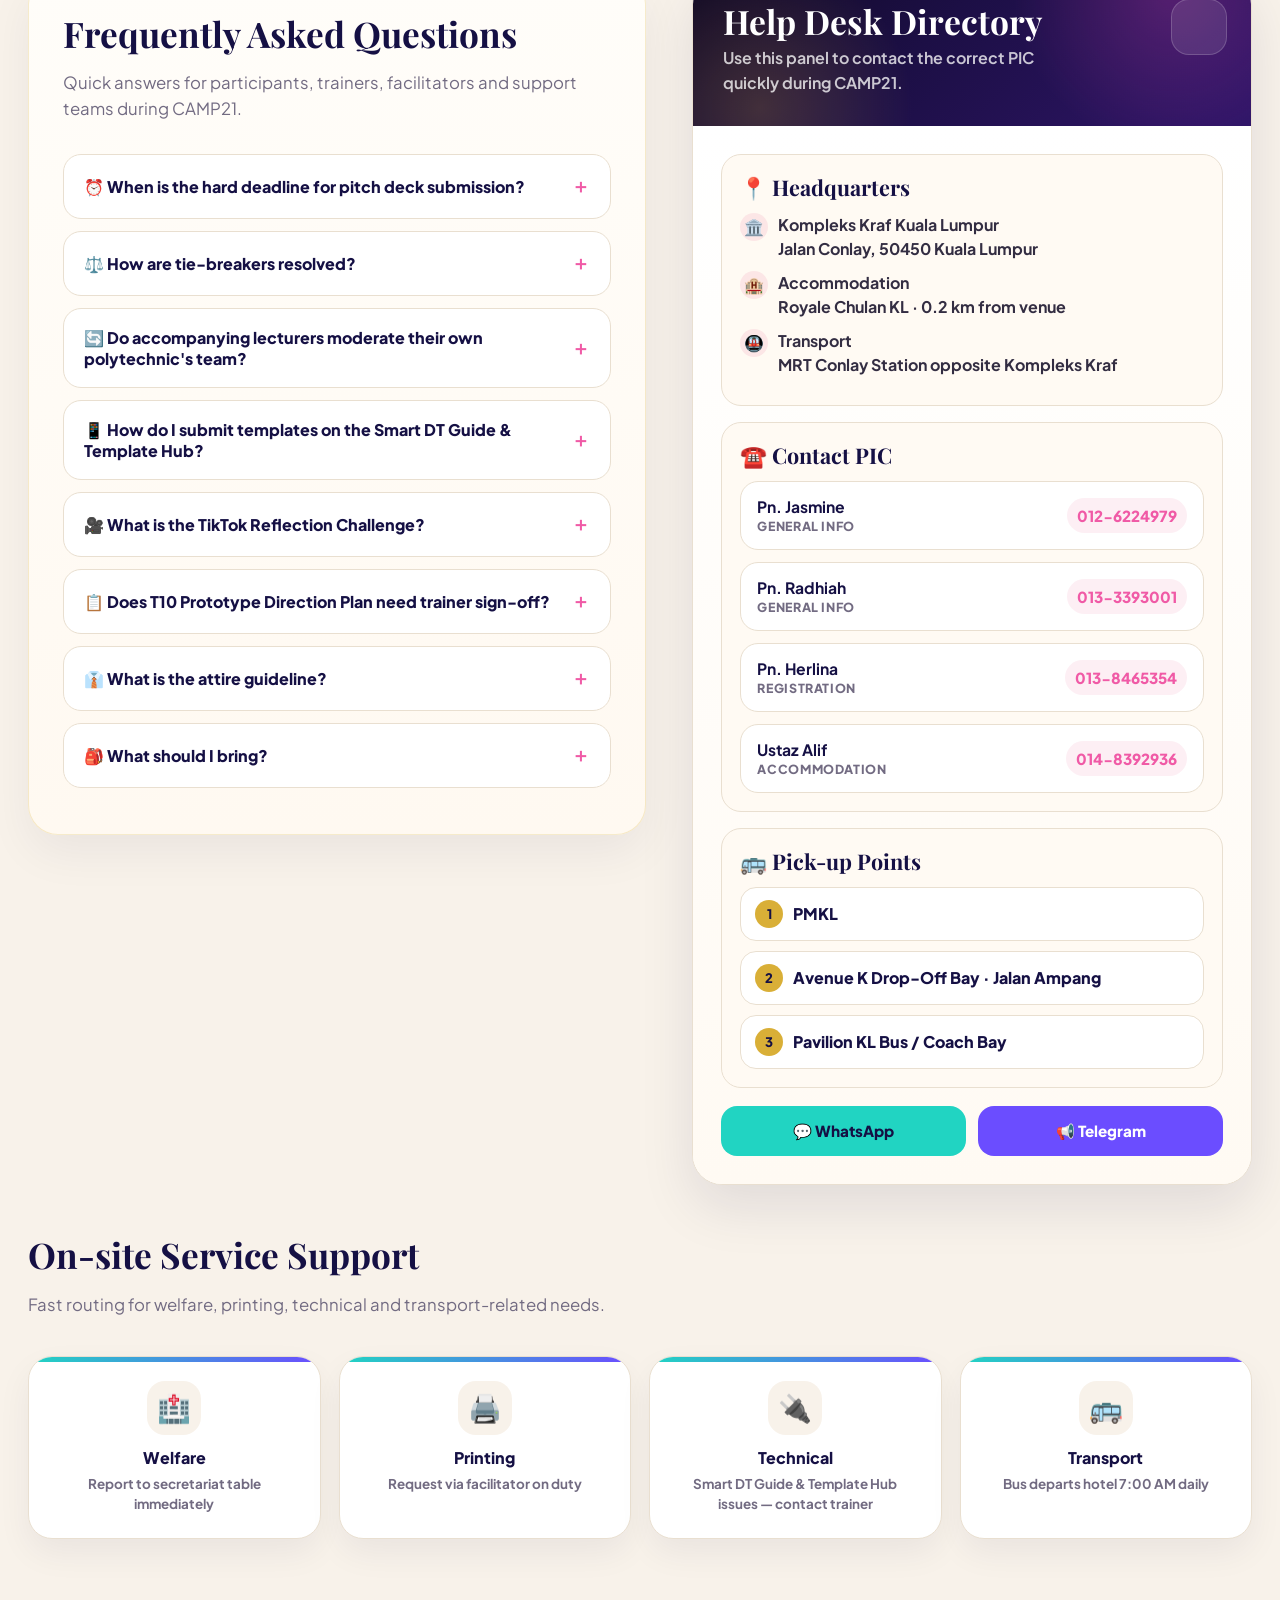
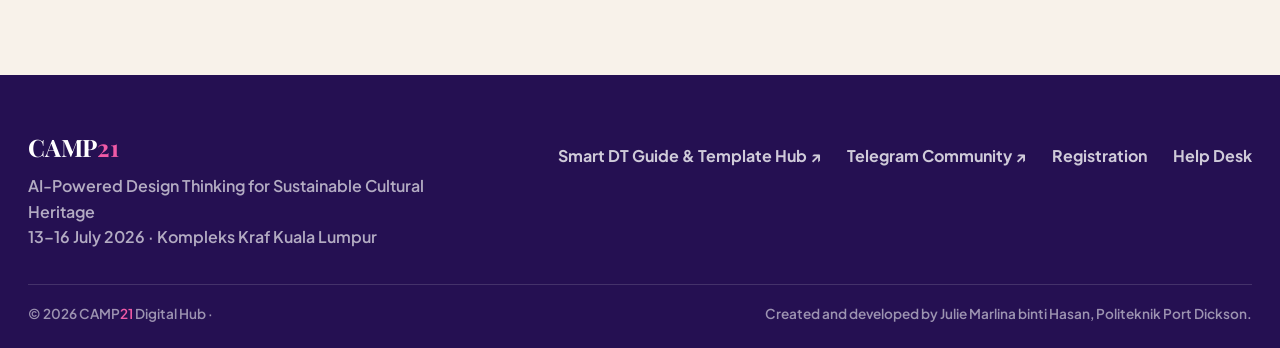
==== commit 6be33edb: "Live Updates hero insights and placeholders, simplified participants marks, flat homepage guide, gra" ====
--- a/pages/contacts.html
+++ b/pages/contacts.html
@@ -120,6 +120,12 @@
 .res-panel>summary h2, .panel>summary h2{font-size:clamp(1.3rem,2.2vw,1.6rem)!important}
 .hero-days-badge strong{font-size:3.2rem!important}
 .stats .stat b, .hero-insight strong, .insight-card .num{font-size:1.9rem!important}
+
+/* Quick Access pill: midnight purple gradient */
+summary.qa-trigger, .quick-access > summary, .qa-home > summary{background:linear-gradient(135deg,#20103E,#5A36C9)!important;color:#fff!important;border:none!important;border-radius:999px!important}
+summary.qa-trigger .qa-chev, .qa-home .qa-h-chev{color:#fff!important}
+
+.footer-min-bottom{display:flex;justify-content:space-between;align-items:center;gap:12px 24px;flex-wrap:wrap;text-align:left}
 </style>
 </head>
 <body>
@@ -293,7 +299,7 @@
       <a href="contacts.html">Help Desk</a>
     </nav>
   </div>
-  <div class="footer-min-bottom">© 2026 CAMP21 Digital Hub · Created and developed by Julie Marlina binti Hasan, Politeknik Port Dickson.</div>
+  <div class="footer-min-bottom"><span>© 2026 CAMP<span style="color:#F05AA6">21</span> Digital Hub ·</span><span>Created and developed by Julie Marlina binti Hasan, Politeknik Port Dickson.</span></div>
 </footer>
 
 <script>
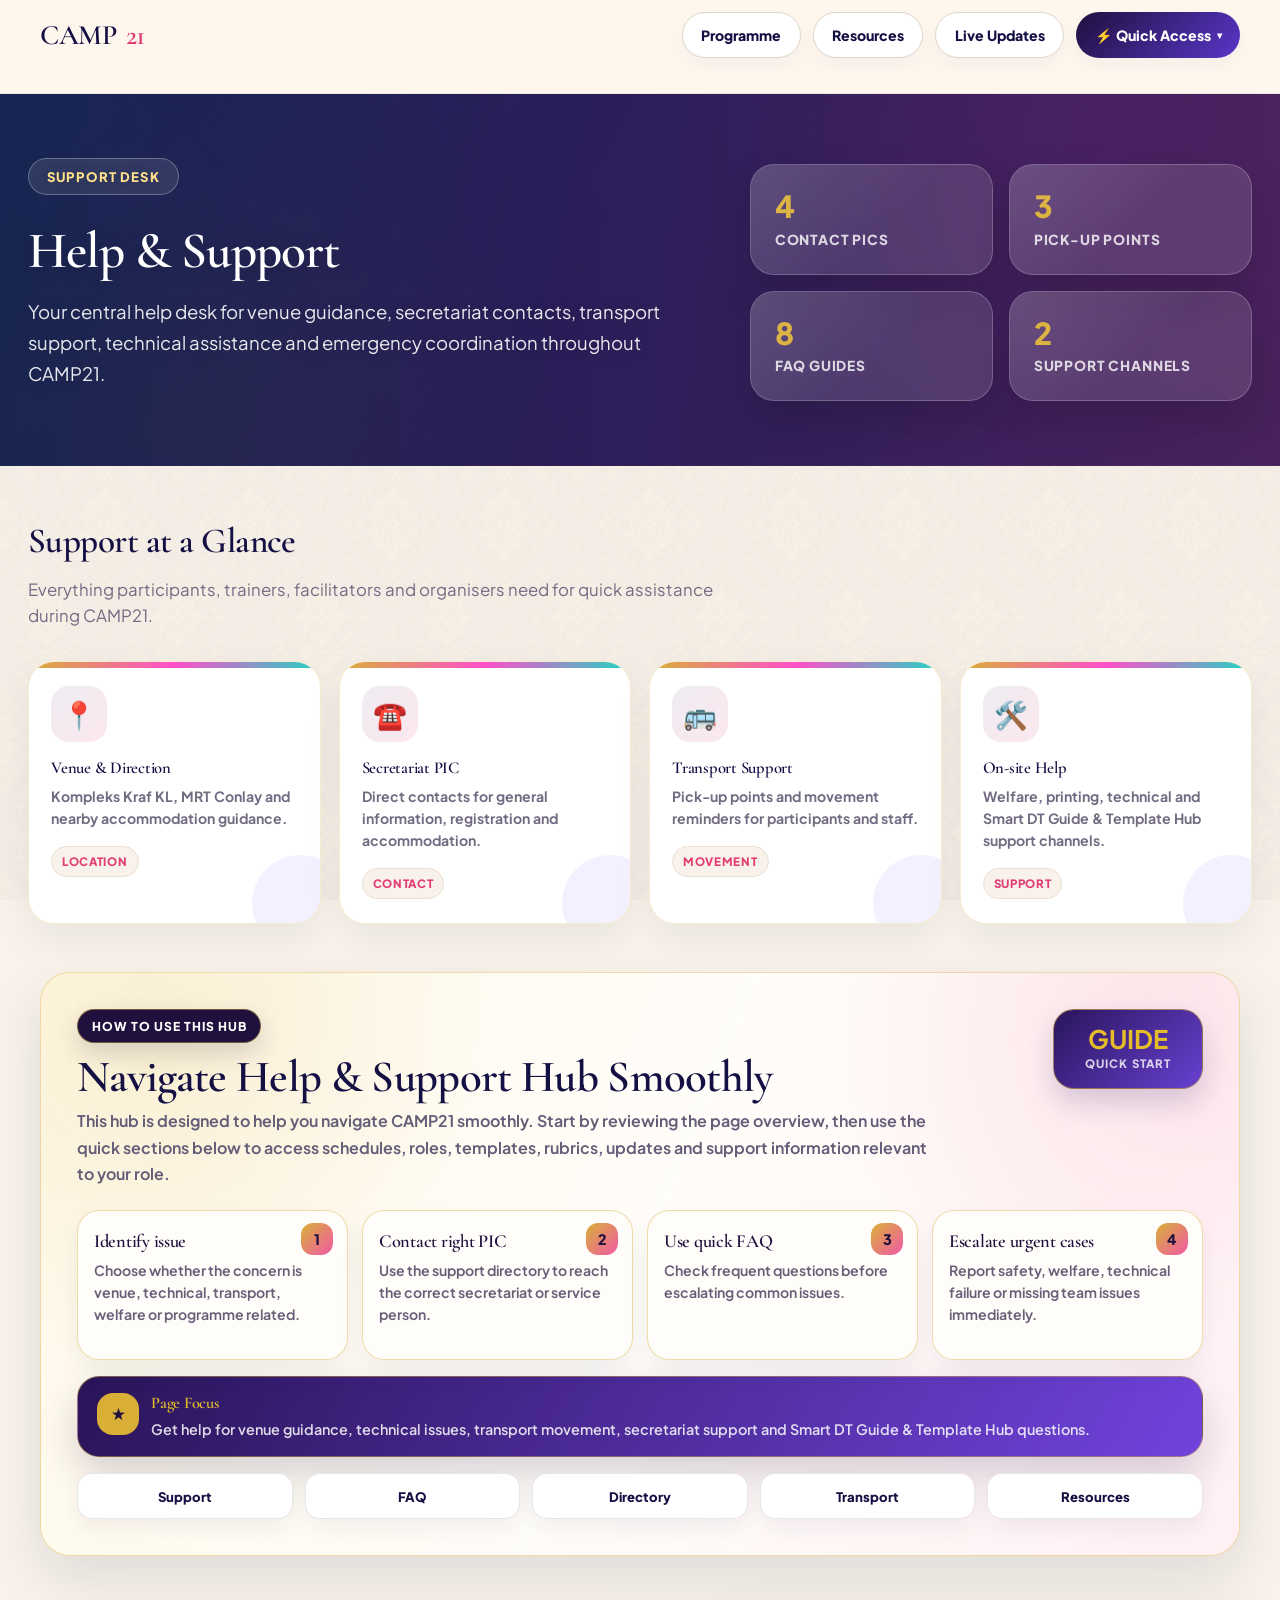
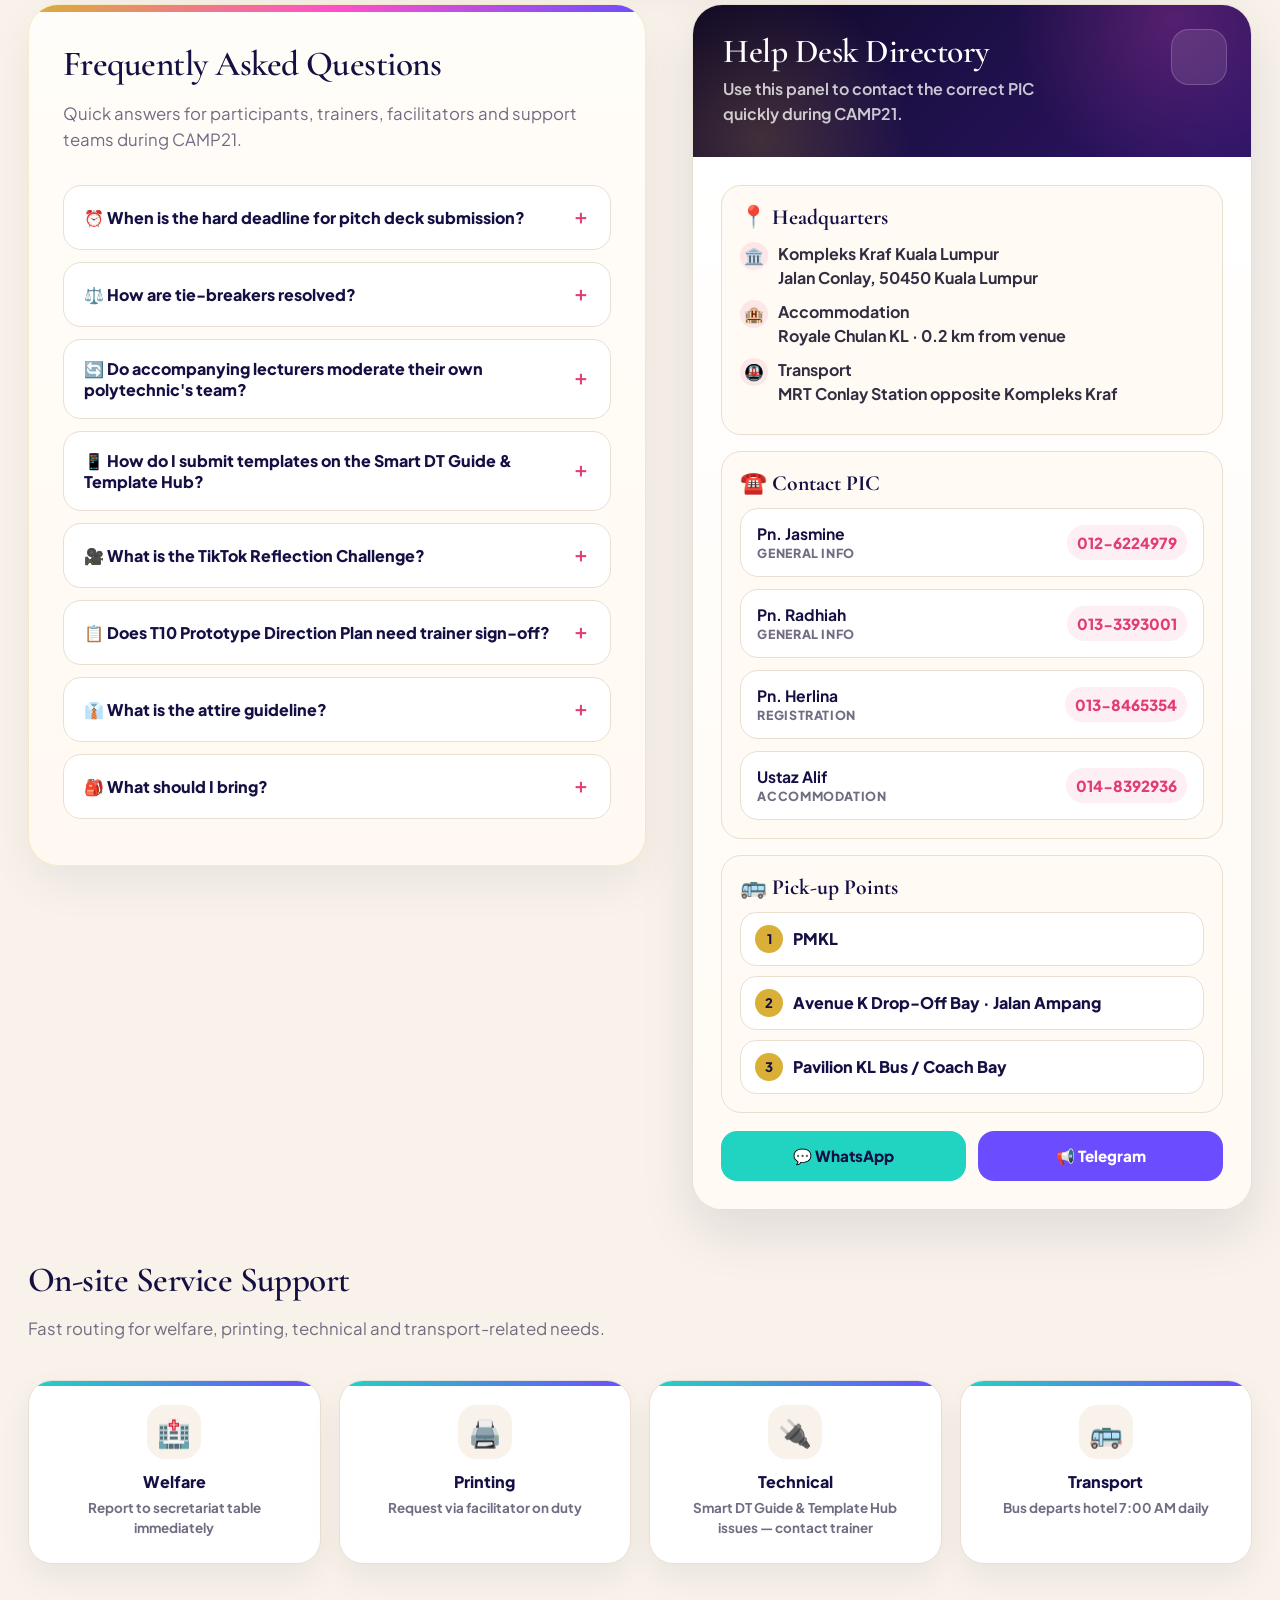
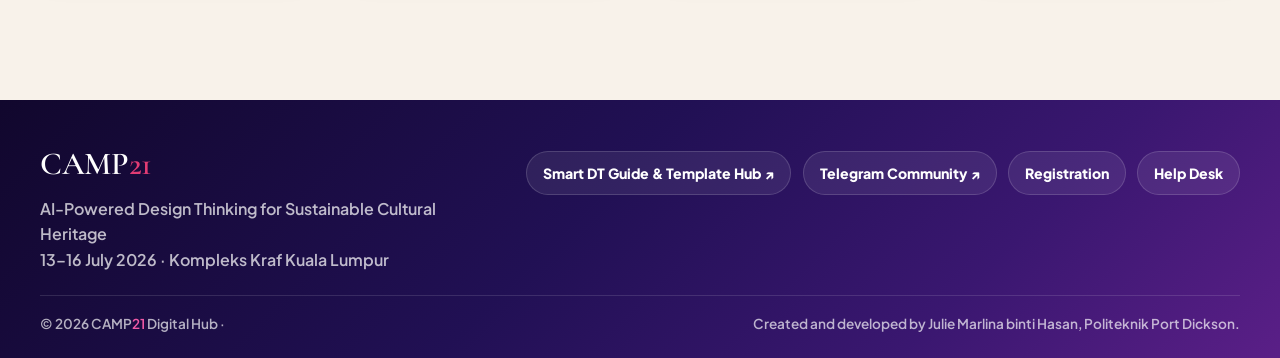
==== commit d9f56032: "Add files via upload" ====
--- a/pages/contacts.html
+++ b/pages/contacts.html
@@ -126,6 +126,101 @@
 summary.qa-trigger .qa-chev, .qa-home .qa-h-chev{color:#fff!important}
 
 .footer-min-bottom{display:flex;justify-content:space-between;align-items:center;gap:12px 24px;flex-wrap:wrap;text-align:left}
+</style>
+<link rel="stylesheet" href="https://fonts.googleapis.com/css2?family=Cormorant+Garamond:ital,wght@0,500;0,600;0,700;1,600&display=swap">
+<style id="camp21-master-standard-v2">
+:root{--ink:#151044;--rose:#e23c74;--font-serif:'Cormorant Garamond',serif;--font-sans:'Plus Jakarta Sans',sans-serif}
+h1,h2,h3,.brand,.footer-brand,.footer-brand-line{font-family:var(--font-serif)!important}
+h1,h2,h3{font-weight:600!important;letter-spacing:-.015em!important}
+.brand span,.footer-brand span,.footer-brand-line span,.brand-21{color:#e23c74!important;-webkit-text-fill-color:#e23c74!important}
+
+/* Shared header: supports topbar and header variants */
+.topbar,header{min-height:94px!important}
+.topbar-inner,.nav-wrap{width:min(100% - 48px,1200px)!important;max-width:1200px!important;min-height:68px!important;margin-inline:auto!important;padding:.75rem 0!important;display:flex!important;align-items:center!important;justify-content:space-between!important;gap:1.25rem!important}
+.brand{font-size:1.75rem!important;font-weight:600!important;white-space:nowrap!important}
+.brand-icon{width:68px!important;height:68px!important;flex:0 0 68px!important;object-fit:contain!important;border-radius:50%!important}
+.nav-actions,.nav-links,.nav-pill-holder{display:flex!important;align-items:center!important;justify-content:flex-end!important;gap:12px!important;flex-wrap:wrap!important}
+.nav-pill,.nav-pill-link,.qa-pill-home{width:auto!important;min-width:0!important;max-width:none!important;height:46px!important;padding:0 1.15rem!important;display:inline-flex!important;align-items:center!important;justify-content:center!important;box-sizing:border-box!important;border-radius:999px!important;white-space:nowrap!important;font-family:var(--font-sans)!important;font-size:.88rem!important;font-weight:800!important}
+.qa-home,.qa-home>.qa-pill-home{width:auto!important;min-width:0!important;max-width:none!important}
+.qa-pill-home{background:linear-gradient(135deg,#22105d,#5a36c9)!important;color:#fff!important;border-color:transparent!important}
+
+/* Shared Quick Start */
+.hub-use-guide{position:relative!important;isolation:isolate!important;width:100%!important;max-width:1200px!important;margin:clamp(2rem,4vw,3rem) auto!important;padding:clamp(1.5rem,3vw,2.25rem)!important;border:1px solid rgba(217,175,55,.42)!important;border-radius:30px!important;background:linear-gradient(112deg,#fff9e9 0%,#fffdf9 50%,#fff0f4 100%)!important;box-shadow:0 22px 55px rgba(21,16,68,.10)!important;overflow:hidden!important}
+.hub-use-guide:before{content:''!important;display:block!important;position:absolute!important;inset:0!important;background:radial-gradient(circle at 10% 10%,rgba(217,175,55,.14),transparent 28%),radial-gradient(circle at 92% 8%,rgba(226,60,116,.09),transparent 26%)!important;pointer-events:none!important;z-index:-1!important}
+.hub-use-guide:after{display:none!important}
+.hub-guide-head{display:grid!important;grid-template-columns:minmax(0,1fr) 150px!important;gap:2rem!important;align-items:start!important;margin-bottom:1.4rem!important}
+.hub-guide-head h2{font-size:clamp(2rem,3.5vw,3rem)!important;line-height:1.02!important;color:#151044!important}
+.hub-guide-head p{max-width:78ch!important;color:#655e78!important;font-weight:650!important;line-height:1.65!important}
+.hub-guide-badge{width:150px!important;min-width:150px!important;padding:1rem .8rem!important;border-radius:21px!important;background:linear-gradient(135deg,#2a145c,#6841d1)!important;border:1px solid rgba(217,175,55,.6)!important;box-shadow:0 14px 28px rgba(47,27,111,.18)!important}
+.hub-guide-badge b{color:#e5bd29!important;font-size:1.6rem!important}
+.hub-guide-grid{display:grid!important;grid-template-columns:repeat(4,minmax(0,1fr))!important;gap:14px!important;margin-bottom:1rem!important}
+.hub-guide-card{min-height:150px!important;height:100%!important;padding:1.2rem 1rem!important;border-radius:22px!important;background:#fffdfa!important;border:1px solid rgba(217,175,55,.42)!important;box-shadow:0 12px 26px rgba(21,16,68,.06)!important}
+.hub-guide-card h3{font-size:1.15rem!important}
+.hub-guide-card p{color:#686079!important;font-weight:650!important;line-height:1.55!important}
+.hub-guide-focus{width:100%!important;margin:0 0 1rem!important;padding:1rem 1.2rem!important;border-radius:22px!important;background:linear-gradient(120deg,#2a1458,#7043dc)!important}
+.hub-guide-focus h3{color:#e5bd29!important}
+.hub-quick-map{display:grid!important;grid-template-columns:repeat(5,minmax(0,1fr))!important;gap:12px!important;margin:0!important}
+.hub-quick-map a{min-height:46px!important;display:flex!important;align-items:center!important;justify-content:center!important;border-radius:15px!important;background:#fff!important;border:1px solid rgba(21,16,68,.10)!important;color:#151044!important;font-weight:800!important}
+
+/* Shared footer: supports both footer markup systems */
+.camp-footer{background:linear-gradient(135deg,#11072d,#211054 45%,#3a1770 75%,#5a1f87)!important;color:#fff!important;padding:0!important}
+.footer-inner,.footer-shell{width:min(100% - 48px,1200px)!important;max-width:1200px!important;margin-inline:auto!important;padding:3rem 0 1.4rem!important}
+.footer-brand{font-size:2rem!important;font-weight:600!important}
+.footer-grid{display:grid!important;grid-template-columns:1.4fr repeat(3,1fr)!important;gap:2rem!important}
+.footer-main{display:grid!important;grid-template-columns:minmax(340px,1fr) auto!important;gap:3rem!important;align-items:start!important}
+.footer-brand-line{font-size:2rem!important;font-weight:600!important;color:#fff!important}
+.footer-links-clean{display:flex!important;justify-content:flex-end!important;align-items:flex-start!important;gap:.7rem!important;flex-wrap:wrap!important}
+.footer-links-clean a{min-height:44px!important;padding:0 1rem!important;display:inline-flex!important;align-items:center!important;border-radius:999px!important;background:rgba(255,255,255,.07)!important;border:1px solid rgba(255,255,255,.14)!important;color:#fff!important}
+.footer-bottom,.footer-min-bottom{width:100%!important;max-width:1200px!important;box-sizing:border-box!important;margin:1.2rem auto 0!important;padding:1.2rem 0 1.6rem!important;border-top:1px solid rgba(255,255,255,.12)!important;color:rgba(255,255,255,.68)!important}
+
+@media(max-width:980px){.brand-icon{width:60px!important;height:60px!important;flex-basis:60px!important}.topbar,header{min-height:auto!important}.topbar-inner,.nav-wrap{align-items:flex-start!important;flex-wrap:wrap!important}.nav-actions,.nav-links,.nav-pill-holder{width:100%!important;justify-content:flex-start!important}.hub-guide-head{grid-template-columns:1fr!important}.hub-guide-grid{grid-template-columns:repeat(2,minmax(0,1fr))!important}.hub-quick-map{grid-template-columns:repeat(2,minmax(0,1fr))!important}.footer-grid{grid-template-columns:repeat(2,1fr)!important}.footer-main{grid-template-columns:1fr!important}.footer-links-clean{justify-content:flex-start!important}}
+@media(max-width:560px){.topbar-inner,.nav-wrap,.footer-inner,.footer-shell{width:min(100% - 32px,1200px)!important}.brand-icon{width:52px!important;height:52px!important;flex-basis:52px!important}.brand{font-size:1.55rem!important}.nav-actions,.nav-links,.nav-pill-holder{display:grid!important;grid-template-columns:1fr!important;width:100%!important}.nav-pill,.nav-pill-link,.qa-home,.qa-home>.qa-pill-home{width:100%!important;max-width:100%!important}.nav-pill,.nav-pill-link,.qa-pill-home{height:50px!important}.hub-use-guide{padding:1.25rem 1rem!important;border-radius:24px!important}.hub-guide-grid,.hub-quick-map{grid-template-columns:1fr!important}.footer-grid{grid-template-columns:1fr!important}.footer-bottom,.footer-min-bottom{width:100%!important}}
+</style>
+<style id="camp21-footer-pill-fix">
+.camp-footer .footer-min{
+  width:min(100% - 48px,1200px)!important;max-width:1200px!important;margin:0 auto!important;
+  padding:3rem 0 1.4rem!important;display:grid!important;
+  grid-template-columns:minmax(340px,1fr) auto!important;gap:3rem!important;align-items:start!important
+}
+.camp-footer .footer-min-brand .footer-brand{
+  font-family:var(--font-serif)!important;font-size:2rem!important;font-weight:600!important;
+  line-height:1!important;color:#fff!important;margin-bottom:1rem!important
+}
+.camp-footer .footer-min-brand p{
+  margin:0!important;max-width:520px!important;color:rgba(255,255,255,.72)!important;
+  font-weight:600!important;line-height:1.6!important
+}
+.camp-footer .footer-min-links{
+  display:flex!important;justify-content:flex-end!important;align-items:flex-start!important;
+  gap:.7rem!important;flex-wrap:wrap!important;padding:.2rem 0 0!important
+}
+.camp-footer .footer-min-links a{
+  min-height:44px!important;padding:0 1rem!important;display:inline-flex!important;
+  align-items:center!important;justify-content:center!important;border-radius:999px!important;
+  background:rgba(255,255,255,.08)!important;border:1px solid rgba(255,255,255,.15)!important;
+  color:#fff!important;font-family:var(--font-sans)!important;font-size:.88rem!important;
+  font-weight:800!important;text-decoration:none!important;box-shadow:none!important;
+  transition:background .2s ease,border-color .2s ease,transform .2s ease!important
+}
+.camp-footer .footer-min-links a:hover,.camp-footer .footer-min-links a:focus-visible{
+  background:rgba(255,255,255,.15)!important;border-color:rgba(226,60,116,.55)!important;
+  color:#fff!important;transform:translateY(-1px)!important
+}
+.camp-footer .footer-min-bottom{
+  width:min(100% - 48px,1200px)!important;max-width:1200px!important;margin:0 auto!important;
+  padding:1.2rem 0 1.6rem!important;display:flex!important;justify-content:space-between!important;
+  gap:10px 26px!important;flex-wrap:wrap!important;border-top:1px solid rgba(255,255,255,.12)!important
+}
+@media(max-width:980px){
+  .camp-footer .footer-min{grid-template-columns:1fr!important}
+  .camp-footer .footer-min-links{justify-content:flex-start!important}
+}
+@media(max-width:560px){
+  .camp-footer .footer-min,.camp-footer .footer-min-bottom{width:min(100% - 32px,1200px)!important}
+  .camp-footer .footer-min-links{display:grid!important;grid-template-columns:1fr!important;width:100%!important}
+  .camp-footer .footer-min-links a{width:100%!important;min-height:48px!important}
+  .camp-footer .footer-min-bottom{flex-direction:column!important}
+}
 </style>
 </head>
 <body>
@@ -307,4 +402,4 @@
 document.querySelectorAll('.qa-link').forEach(a=>a.addEventListener('click',()=>{document.querySelector('.quick-access').removeAttribute('open')}));
 </script>
 </body>
-</html>+</html>
